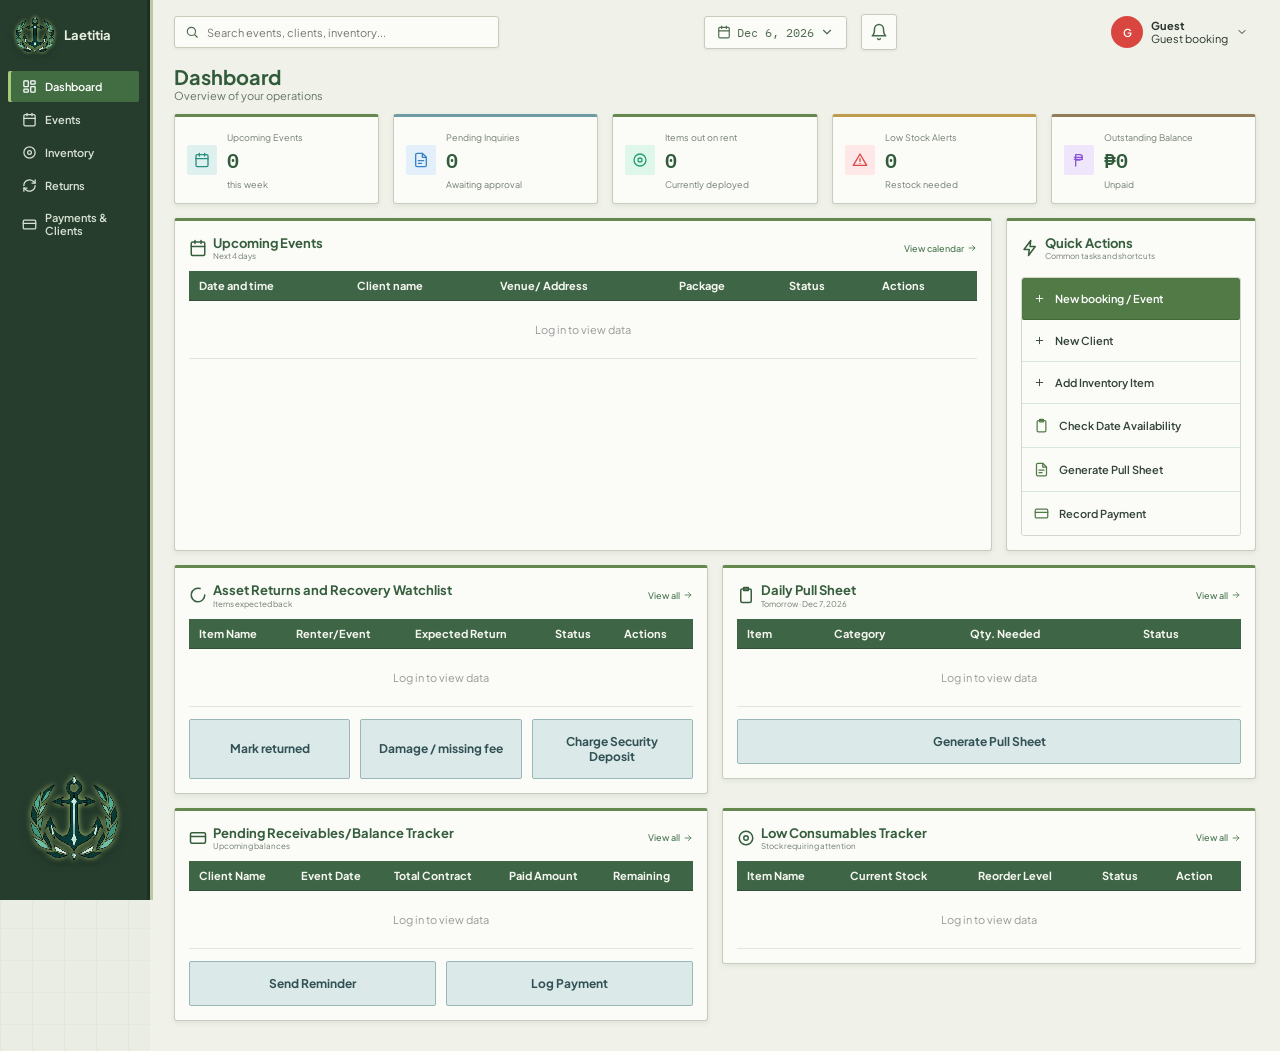
==== index.html @ 23e2b138 "first commit" ====
<!DOCTYPE html>
<html lang="en"><head><meta charset="utf-8">
<meta name="viewport" content="width=device-width,initial-scale=1">
<title>Laetitia</title>
<link rel="preconnect" href="https://fonts.googleapis.com">
<link rel="preconnect" href="https://fonts.gstatic.com" crossorigin>
<link href="https://fonts.googleapis.com/css2?family=IBM+Plex+Mono:wght@500;600&family=Plus+Jakarta+Sans:wght@400;500;600;700;800&display=swap" rel="stylesheet">
<link rel="stylesheet" href="style.css">
</head><body><svg width="0" height="0" style="position:absolute"><symbol id="i-grid" viewBox="0 0 24 24"><rect x="3" y="3" width="7" height="9" rx="1"/><rect x="14" y="3" width="7" height="5" rx="1"/><rect x="14" y="12" width="7" height="9" rx="1"/><rect x="3" y="16" width="7" height="5" rx="1"/></symbol><symbol id="i-cal" viewBox="0 0 24 24"><rect x="3" y="4" width="18" height="18" rx="2"/><path d="M16 2v4M8 2v4M3 10h18"/></symbol><symbol id="i-tgt" viewBox="0 0 24 24"><circle cx="12" cy="12" r="9"/><circle cx="12" cy="12" r="3"/></symbol><symbol id="i-rot" viewBox="0 0 24 24"><path d="M3 12a9 9 0 0 1 15-6.7L21 8"/><path d="M21 3v5h-5"/><path d="M21 12a9 9 0 0 1-15 6.7L3 16"/><path d="M8 16H3v5"/></symbol><symbol id="i-card" viewBox="0 0 24 24"><rect x="2" y="5" width="20" height="14" rx="2"/><path d="M2 10h20"/></symbol><symbol id="i-search" viewBox="0 0 24 24"><circle cx="11" cy="11" r="7"/><path d="m21 21-4.3-4.3"/></symbol><symbol id="i-bell" viewBox="0 0 24 24"><path d="M6 8a6 6 0 0 1 12 0c0 7 3 9 3 9H3s3-2 3-9"/><path d="M10.3 21a1.9 1.9 0 0 0 3.4 0"/></symbol><symbol id="i-chev" viewBox="0 0 24 24"><path d="m6 9 6 6 6-6"/></symbol><symbol id="i-doc" viewBox="0 0 24 24"><path d="M14 2H6a2 2 0 0 0-2 2v16a2 2 0 0 0 2 2h12a2 2 0 0 0 2-2V8z"/><path d="M14 2v6h6M8 13h8M8 17h5"/></symbol><symbol id="i-alert" viewBox="0 0 24 24"><path d="M12 3 2 20h20z"/><path d="M12 10v4M12 17h.01"/></symbol><symbol id="i-peso" viewBox="0 0 24 24"><path d="M7 21V4h6a4 4 0 0 1 0 8H7"/><path d="M5 8h12M5 11h12"/></symbol><symbol id="i-spark" viewBox="0 0 24 24"><path d="M12 3l1.8 5.2L19 10l-5.2 1.8L12 17l-1.8-5.2L5 10l5.2-1.8z"/><path d="M19 16v4M17 18h4"/></symbol><symbol id="i-plus" viewBox="0 0 24 24"><path d="M12 5v14M5 12h14"/></symbol><symbol id="i-arrow" viewBox="0 0 24 24"><path d="M5 12h14M13 6l6 6-6 6"/></symbol><symbol id="i-clip" viewBox="0 0 24 24"><rect x="5" y="4" width="14" height="18" rx="2"/><path d="M9 2h6v4H9z"/></symbol><symbol id="i-zap" viewBox="0 0 24 24"><path d="M13 2 4 14h7l-1 8 9-12h-7z"/></symbol><symbol id="i-ring" viewBox="0 0 24 24"><path d="M21 12a9 9 0 1 1-6.2-8.55"/></symbol><symbol id="i-chk" viewBox="0 0 24 24"><rect x="3" y="3" width="18" height="18" rx="3"/><path d="m8 12 3 3 5-6"/></symbol></svg>
<aside>
 <div class="brand"><img src="logo.png" alt="Laetitia logo">Laetitia</div>
 <a data-p="dash" class="on"><svg class="i "><use href="#i-grid"/></svg> Dashboard</a><a data-p="events"><svg class="i "><use href="#i-cal"/></svg> Events</a><a data-p="inv"><svg class="i "><use href="#i-tgt"/></svg> Inventory</a><a data-p="ret"><svg class="i "><use href="#i-rot"/></svg> Returns</a><a data-p="pay"><svg class="i "><use href="#i-card"/></svg> Payments &amp; Clients</a>
 <div class="deco"><img src="logo.png" alt=""></div>
</aside>
<main>
 <div class="top"><div class="search"><svg class="i "><use href="#i-search"/></svg><input placeholder="Search events, clients, inventory..."></div><div class="date" id="today"></div><button class="bell" id="notifBtn" type="button" aria-label="Notifications" aria-expanded="false"><svg class="i "><use href="#i-bell"/></svg><span class="notif-count" id="notifCount" hidden>0</span></button>
  <div class="account-wrap"><button class="user account-trigger" id="accountBtn" type="button" aria-haspopup="true" aria-expanded="false" aria-label="Account menu"><span class="av" id="uInit">G</span><span class="account-copy"><b id="uName">Guest</b><br><span id="uRole">Guest booking</span></span><svg class="i "><use href="#i-chev"/></svg></button><div class="account-menu hidden" id="accountMenu" role="menu" aria-labelledby="accountBtn"><p class="account-status" id="accountStatus">Browsing as a guest</p><button type="button" role="menuitem" data-account-action="login" id="adminLoginAction">Admin log in</button><button type="button" role="menuitem" data-account-action="book">Book an event</button><button type="button" role="menuitem" data-account-action="logout" id="logoutAction" hidden>Log out</button><p class="account-note">Admins sign in with their Laetitia account.</p></div></div></div>
 <div class="notif-panel hidden" id="notifPanel" aria-live="polite"><div class="notif-header"><h3>Notifications</h3><button class="btn" id="readAllNotif" type="button">Mark all read</button><button class="close-x" id="closeNotif" type="button" aria-label="Close notifications">×</button></div><div class="notif-list" id="notifList"></div></div>

 <!-- DASHBOARD -->
 <section class="page on" id="dash">
  <h1>Dashboard</h1><div class="sub">Overview of your operations</div>
  <div class="cards">
   <div class="stat"><div class="ic t"><svg class="i "><use href="#i-cal"/></svg></div><div><small>Upcoming Events</small><b id="sEvents">0</b><small>this week</small></div></div>
   <div class="stat"><div class="ic b"><svg class="i "><use href="#i-doc"/></svg></div><div><small>Pending Inquiries</small><b id="sInq">0</b><small>Awaiting approval</small></div></div>
   <div class="stat"><div class="ic g"><svg class="i "><use href="#i-tgt"/></svg></div><div><small>Items out on rent</small><b id="sOut">0</b><small>Currently deployed</small></div></div>
   <div class="stat"><div class="ic r"><svg class="i "><use href="#i-alert"/></svg></div><div><small>Low Stock Alerts</small><b id="sLow">0</b><small>Restock needed</small></div></div>
   <div class="stat"><div class="ic p"><svg class="i "><use href="#i-peso"/></svg></div><div><small>Outstanding Balance</small><b id="sBal">₱0</b><small>Unpaid</small></div></div>
  </div>
  <div class="grid2">
   <div class="box"><h3><span><svg class="i "><use href="#i-cal"/></svg> <span class="tt">Upcoming Events<small>Next 4 days</small></span></span> <a data-p="events">View calendar <svg class="i "><use href="#i-arrow"/></svg></a></h3>
    <div class="tw"><table><thead><tr><th>Date and time</th><th>Client name</th><th>Venue/ Address</th><th>Package</th><th>Status</th><th>Actions</th></tr></thead><tbody id="dEv"></tbody></table></div></div>
   <div class="box"><h3><span><svg class="i "><use href="#i-zap"/></svg> <span class="tt">Quick Actions<small>Common tasks and shortcuts</small></span></span></h3><div class="qa">
     <button class="p" data-m="event"><svg class="i "><use href="#i-plus"/></svg> New booking / Event</button><button class="o" data-m="client"><svg class="i "><use href="#i-plus"/></svg> New Client</button><button class="o" data-m="item"><svg class="i "><use href="#i-plus"/></svg> Add Inventory Item</button><button data-m="avail"><svg class="i "><use href="#i-clip"/></svg> Check Date Availability</button><button data-m="pull"><svg class="i "><use href="#i-doc"/></svg> Generate Pull Sheet</button><button data-m="payment"><svg class="i "><use href="#i-card"/></svg> Record Payment</button></div></div>
  </div>
  <div class="grid3">
   <div class="box"><h3><span><svg class="i "><use href="#i-ring"/></svg> <span class="tt">Asset Returns and Recovery Watchlist<small>Items expected back</small></span></span> <a data-p="ret">View all <svg class="i "><use href="#i-arrow"/></svg></a></h3>
    <div class="tw"><table><thead><tr><th>Item Name</th><th>Renter/Event</th><th>Expected Return</th><th>Status</th><th>Actions</th></tr></thead><tbody id="dRet"></tbody></table></div>
    <div class="row"><button class="btn blue" data-m="returned">Mark returned</button><button class="btn blue" data-m="damage">Damage / missing fee</button><button class="btn blue" data-m="deposit">Charge Security Deposit</button></div></div>
   <div class="box"><h3><span><svg class="i "><use href="#i-clip"/></svg> <span class="tt">Daily Pull Sheet<small id="pullDate"></small></span></span> <a data-p="events">View all <svg class="i "><use href="#i-arrow"/></svg></a></h3>
    <div class="tw"><table><thead><tr><th>Item</th><th>Category</th><th>Qty. Needed</th><th>Status</th></tr></thead><tbody id="dPull"></tbody></table></div>
    <div class="row"><button class="btn blue" data-m="pull">Generate Pull Sheet</button></div></div>
   <div class="box"><h3><span><svg class="i "><use href="#i-card"/></svg> <span class="tt">Pending Receivables/Balance Tracker<small>Upcoming balances</small></span></span> <a data-p="pay">View all <svg class="i "><use href="#i-arrow"/></svg></a></h3>
    <div class="tw"><table><thead><tr><th>Client Name</th><th>Event Date</th><th>Total Contract</th><th>Paid Amount</th><th>Remaining</th></tr></thead><tbody id="dRec"></tbody></table></div>
    <div class="row"><button class="btn blue" data-m="reminder">Send Reminder</button><button class="btn blue" data-m="payment">Log Payment</button></div></div>
   <div class="box"><h3><span><svg class="i "><use href="#i-tgt"/></svg> <span class="tt">Low Consumables Tracker<small>Stock requiring attention</small></span></span> <a data-p="inv">View all <svg class="i "><use href="#i-arrow"/></svg></a></h3>
    <div class="tw"><table><thead><tr><th>Item Name</th><th>Current Stock</th><th>Reorder Level</th><th>Status</th><th>Action</th></tr></thead><tbody id="dLow"></tbody></table></div></div>
  </div>
 </section>

 <!-- EVENTS -->
 <section class="page" id="events">
  <h2 class="sec big">Booking/Event</h2>
  <div class="book">
   <div class="panel form"><h3 class="pt">Create new Booking / Event</h3>
    <label for="bClient">Client</label><select id="bClient"></select><label for="bDate">Event Date</label><input id="bDate" type="date"><label for="bTime">Event Time</label><input id="bTime" type="time"><label for="bVenue">Venue / Address</label><input id="bVenue" placeholder="Venue/Address">
    <label for="bPkg">Package</label><select id="bPkg"></select>
    <label>Assigned Rental Items</label>
    <div class="tw"><table class="mini"><thead><tr><th>Item</th><th>Category</th><th>Qty</th><th></th></tr></thead><tbody id="bItems"></tbody></table></div>
    <label for="bPay">Payment / Downpayment</label><input id="bPay" type="number" min="0" step="0.01" placeholder="₱">
    <div class="row"><button class="btn red" id="bCancel">Cancel</button><button class="btn teal" id="bSubmit">Submit Booking</button></div></div>
   <div class="panel"><h3 class="pt"><svg class="i "><use href="#i-cal"/></svg> Events</h3>
    <div class="tw"><table><thead><tr><th>Date and Time</th><th>Client name</th><th>Venue/ Address</th><th>Package</th><th>Status</th></tr></thead><tbody id="evT"></tbody></table></div></div>
  </div>
 </section>

 <!-- INVENTORY -->
 <section class="page" id="inv">
  <h2 class="sec">Inventory Management</h2>
  <div class="panel"><div class="tools"><div class="sbox"><svg class="i "><use href="#i-search"/></svg><input id="invQ" placeholder="Search inventory..."></div><span></span></div>
   <div class="tools"><button class="btn" data-m="item">Add new Item</button><span><button class="btn" id="restockAll">Mark All Restocked</button> <button class="btn red" id="delAllInv">Delete All Items</button></span></div>
   <div class="tw"><table><thead><tr><th>Item Name</th><th>Category <svg class="i "><use href="#i-chev"/></svg></th><th>Quantity <svg class="i "><use href="#i-chev"/></svg></th><th>Status <svg class="i "><use href="#i-chev"/></svg></th><th>Actions</th></tr></thead><tbody id="invT"></tbody></table></div></div>
 </section>

 <!-- RETURNS -->
 <section class="page" id="ret">
  <h2 class="sec">Returns</h2>
  <div class="panel"><div class="tw"><table><thead><tr><th>Item Name</th><th>Renter/Event</th><th>Expected Return</th><th>Status</th><th>Actions</th></tr></thead><tbody id="retT"></tbody></table></div>
  <div class="row"><button class="btn blue" data-m="returned">Mark returned</button><button class="btn blue" data-m="damage">Damage / missing fee</button><button class="btn blue" data-m="deposit">Charge Security Deposit</button></div></div>
 </section>

 <!-- PAYMENTS & CLIENTS -->
 <section class="page" id="pay">
  <h2 class="sec">Client Management</h2>
  <div class="panel"><div class="tools"><div class="sbox"><svg class="i "><use href="#i-search"/></svg><input id="clQ" placeholder="Search clients..."></div><span></span></div>
   <div class="tools"><button class="btn" data-m="client">Add new Client</button><button class="btn red" id="delAllCl">Delete all</button></div>
   <div class="tw"><table><thead><tr><th>Client Name</th><th>Event <svg class="i "><use href="#i-chev"/></svg></th><th>Total <svg class="i "><use href="#i-chev"/></svg></th><th>Balance <svg class="i "><use href="#i-chev"/></svg></th><th>Actions</th></tr></thead><tbody id="clT"></tbody></table></div></div>
  <h2 class="sec gap">Payment Pending</h2>
  <div class="panel"><div class="tools"><div class="sbox"><svg class="i "><use href="#i-search"/></svg><input id="ppQ" placeholder="Search Client..."></div><span></span></div>
   <div class="tools"><span></span><span><button class="btn" data-m="payment">Record Payment</button> <button class="btn red" data-m="reminder">Send All Reminders</button></span></div>
   <div class="tw"><table><thead><tr><th>Client Name</th><th>Contract <svg class="i "><use href="#i-chev"/></svg></th><th>Paid <svg class="i "><use href="#i-chev"/></svg></th><th>Remaining <svg class="i "><use href="#i-chev"/></svg></th><th></th></tr></thead><tbody id="ppT"></tbody></table></div></div>
 </section>
</main>

<div class="ov" id="ov"><div class="modal" id="modal"></div></div>
<div class="toast" id="toast"></div>
<script type="module" src="js/main.js"></script>
</body></html>
---- style.css ----
:root{--side:#0f3d38;--teal:#2a8f83;--head:#a9c4bf;--mint:#5fe3b5;--red:#e26a6a;--blue:#bcdcf2;--blueT:#2b5f86;--line:#dfe6e4;--bg:#f4f6f6;--txt:#2b3a38}
:root{--font-ui:"Plus Jakarta Sans","Segoe UI",Arial,sans-serif;--font-data:"IBM Plex Mono","Consolas",monospace}
*{box-sizing:border-box;margin:0;padding:0;font-family:var(--font-ui)}
body{background:var(--bg);color:var(--txt);font-size:12px;display:flex;min-height:100vh}
aside{width:150px;background:var(--side);color:#fff;position:fixed;top:0;bottom:0;padding:14px 0;display:flex;flex-direction:column}
aside .brand{display:flex;align-items:center;gap:8px;padding:0 14px 14px;font-size:13px}
aside .brand img{width:26px}
aside a{display:flex;gap:8px;align-items:center;padding:8px 14px;margin:1px 8px;border-radius:5px;color:#d3e4e0;font-size:11px;cursor:pointer}
aside a.on{background:var(--teal);color:#fff}
aside .deco{margin-top:auto;text-align:center;opacity:.35}aside .deco img{width:80px}
main{margin-left:150px;flex:1;min-width:0;padding:0 24px 30px}
.top{display:flex;align-items:center;gap:14px;padding:12px 0}
.top .search{flex:1;background:#fff;border:1px solid var(--line);border-radius:6px;padding:8px 10px;color:#999}
.top .date{background:#fff;border:1px solid var(--line);border-radius:6px;padding:8px 12px}
.top .user{display:flex;align-items:center;gap:8px;font-size:11px}
.top .av{width:32px;height:32px;border-radius:50%;background:#d9463f;color:#fff;display:grid;place-items:center;font-weight:600}
h1{color:var(--teal);font-size:18px;font-weight:600}
h2.sec{color:var(--teal);font-size:14px;font-weight:600;margin:14px 0 6px}
h2.sec.big{font-size:16px}h2.sec.gap{margin-top:26px}
.pt{color:var(--teal);font-size:13px;margin-bottom:8px}
.sub{color:#777;font-size:11px;margin-bottom:12px}
/* layout grows with data */
.cards{display:grid;grid-template-columns:repeat(auto-fit,minmax(150px,1fr));gap:14px;margin-bottom:14px}
.stat{background:#fff;border-radius:8px;padding:12px;box-shadow:0 1px 4px #0001;display:flex;gap:10px;align-items:center}
.stat .ic{width:30px;height:30px;border-radius:7px;background:#dff1ee;display:grid;place-items:center;color:var(--teal)}
.stat b{font-size:20px;display:block}.stat small{color:#888;font-size:9px}
.box{background:#fff;border-radius:8px;padding:14px;box-shadow:0 1px 4px #0001;min-width:0;display:flex;flex-direction:column}
.box h3{color:var(--teal);font-size:13px;display:flex;justify-content:space-between;align-items:center;margin-bottom:8px}
.box h3 a{font-size:9px;font-weight:400;cursor:pointer}
.grid2{display:grid;grid-template-columns:minmax(0,1fr) 250px;gap:14px;margin-bottom:14px;align-items:start}
.grid3{display:grid;grid-template-columns:repeat(auto-fit,minmax(380px,1fr));gap:14px;align-items:start}
.tw{overflow-x:auto;max-height:420px;overflow-y:auto}
table{width:100%;border-collapse:collapse}
th{background:var(--head);text-align:left;padding:8px 10px;font-weight:500;font-size:11px;position:sticky;top:0;white-space:nowrap}
td{padding:10px;border-bottom:1px solid var(--line);font-size:11px}
td.g{color:var(--teal)}td.r{color:#e04848;font-weight:600}
td.empty{text-align:center;color:#999;padding:22px 10px}
table.mini th,table.mini td{font-size:9px;padding:5px}
.pill{display:inline-block;background:var(--mint);color:#0a5a45;border-radius:10px;padding:2px 10px;font-size:9px}
.pill.low{background:#ffd76a;color:#7a5b00}.pill.ok{background:#8bf0c9}
.btn{border:1px solid var(--teal);background:#fff;color:var(--teal);border-radius:4px;padding:4px 10px;font-size:10px;cursor:pointer}
.btn.red{background:var(--red);border-color:var(--red);color:#fff}
.btn.blue{background:var(--blue);border-color:var(--blue);color:var(--blueT);padding:14px 16px;font-size:12px}
.btn.teal{background:var(--mint);border-color:var(--mint);color:#0a4a3a}
.qa{display:flex;flex-direction:column}
.qa button{background:#fff;border:0;border-bottom:1px solid var(--line);text-align:left;padding:10px;font-size:11px;cursor:pointer}
.qa button.p{background:var(--teal);color:#fff;font-weight:600;border-radius:4px}
.row{display:flex;gap:10px;justify-content:space-between;margin-top:12px;flex-wrap:wrap}.row .btn{flex:1}
.tools{display:flex;justify-content:space-between;align-items:center;margin-bottom:8px}
.sbox{background:#fff;border:1px solid var(--line);border-radius:5px;padding:7px 10px;width:230px;font-size:11px;outline:none}
.panel{background:#fff;border-radius:8px;padding:14px;box-shadow:0 1px 4px #0001;min-width:0}
.page{display:none}.page.on{display:block}
.book{display:grid;grid-template-columns:240px minmax(0,1fr);gap:16px;align-items:start}
.form label{display:block;font-size:9px;color:#666;margin:6px 0 2px}
.form input,.form select,.modal input,.modal select,.modal textarea{width:100%;background:#a9c4bf55;border:1px solid transparent;border-radius:4px;padding:8px;font-size:11px;outline:none}
.modal input:focus,.modal select:focus,.modal textarea:focus,.form input:focus{border-color:var(--teal);background:#fff}
/* modal */
.ov{position:fixed;inset:0;background:#0007;display:none;place-items:center;z-index:50}
.ov.on{display:grid}
.modal{background:#fff;border-radius:10px;width:420px;max-width:92vw;max-height:90vh;overflow:auto;padding:18px;box-shadow:0 10px 40px #0005;animation:pop .18s}
@keyframes pop{from{transform:scale(.94);opacity:0}}
.modal .mh{display:flex;align-items:center;gap:8px;margin-bottom:12px;border-bottom:1px solid var(--line);padding-bottom:10px}
.modal .mh img{width:28px}.modal .mh h4{color:var(--teal);font-size:15px;flex:1}
.modal .x{cursor:pointer;font-size:18px;color:#888;border:0;background:none}
.modal label{display:block;font-size:10px;color:#666;margin:9px 0 3px}
.modal .ft{display:flex;justify-content:flex-end;gap:8px;margin-top:16px}
.modal .ft .btn{padding:8px 16px;font-size:11px}
.toast{position:fixed;bottom:20px;right:20px;background:var(--side);color:#fff;padding:10px 16px;border-radius:6px;display:none;z-index:60}
@media(max-width:1000px){.grid2,.book{grid-template-columns:1fr}}

.i{width:14px;height:14px;stroke:currentColor;fill:none;stroke-width:2;stroke-linecap:round;stroke-linejoin:round;flex:none;vertical-align:-2px}
aside a .i{width:15px;height:15px}th .i{width:10px;height:10px}h3 .i{width:15px;height:15px}h3 a .i{width:10px;height:10px}
.top .search{flex:0 0 30%;display:flex;align-items:center;gap:8px;color:#999;box-shadow:0 1px 3px #0001}
.top .search input,.sbox input{border:0;outline:0;background:none;flex:1;min-width:0;font-size:11px;color:var(--txt)}
.top .date{margin-left:auto;display:flex;align-items:center;gap:6px}
.bell{display:grid;place-items:center;color:#555}.bell .i{width:18px;height:18px}
.top{position:relative}
.bell{position:relative;width:36px;height:36px;border:1px solid var(--line);border-radius:6px;background:#fff;cursor:pointer}
.notif-count{position:absolute;top:-6px;right:-6px;min-width:17px;height:17px;padding:0 4px;border-radius:10px;background:var(--red);color:#fff;font-size:9px;font-weight:700;display:grid;place-items:center}
.notif-count[hidden]{display:none}
.notif-panel{position:absolute;top:54px;right:44px;z-index:30;width:min(340px,calc(100vw - 190px));max-height:min(420px,calc(100vh - 90px));overflow:auto;background:#fff;border:1px solid var(--line);border-radius:8px;box-shadow:0 8px 24px #0002;padding:12px}
.notif-panel.hidden{display:none}
.notif-header{display:flex;align-items:center;justify-content:space-between;margin-bottom:8px;color:var(--teal)}
.notif-header h3{font-size:13px}
.close-x{width:26px;height:26px;border:0;background:transparent;color:#66716f;font-size:18px;cursor:pointer}
.notif-list{display:grid;gap:7px}
.notif-item{width:100%;display:grid;gap:4px;text-align:left;border:1px solid var(--line);border-radius:5px;background:#fff;padding:10px;cursor:pointer;color:var(--txt)}
.notif-item.unread{border-left:3px solid var(--teal);background:#eef8f5}
.notif-item.read{opacity:.68}
.notif-item strong{font-size:11px}
.notif-item span{font-size:10px;line-height:1.4}
.notif-item small{font-size:9px;color:#71807d}
.notif-item:hover{border-color:var(--teal)}
.sbox{display:flex;align-items:center;gap:6px;color:#999}
.stat .ic .i{width:16px;height:16px}.ic.t{background:#dff1ee;color:#2a8f83}.ic.b{background:#e3f0fb;color:#3b82c4}.ic.g{background:#dff7ea;color:#22a06b}.ic.r{background:#fde7e7;color:#e04848}.ic.p{background:#efe6fb;color:#8a55d6}
.cards{grid-template-columns:repeat(5,minmax(0,1fr))}.grid3{grid-template-columns:repeat(2,minmax(0,1fr))}
.box h3>span{display:flex;align-items:center;gap:6px}.box h3 a{display:flex;align-items:center;gap:3px}
.qa button{display:flex;align-items:center;gap:8px}.qa button.o{border:1px solid var(--line);border-radius:4px;margin-top:6px}
.ck{color:var(--mint);display:inline-flex}.ck .i{width:14px;height:14px;color:#22a06b}
.bar{display:block;height:6px;width:34px;border-radius:3px;background:var(--mint)}.bar.no{background:var(--red)}
.qty{width:40px!important;padding:3px!important;text-align:center}
.top .user .i{width:12px;height:12px}
@media(max-width:1000px){.cards{grid-template-columns:repeat(2,minmax(0,1fr))}.grid3{grid-template-columns:1fr}}
@media(max-width:600px){main{padding:0 12px 24px}.top{gap:8px}.top .search{flex-basis:100%;order:3}.top .date{margin-left:0}.top .user{margin-left:auto}.notif-panel{right:0;width:min(340px,calc(100vw - 24px))}}

.box h3 a{color:#2b8fd6}.box h3>span{align-items:center}
.tt{display:flex;flex-direction:column;line-height:1.25}.tt small{font-size:8px;font-weight:400;color:#9aa8a6}
.box h3{margin-bottom:10px}.box h3>span>.i{width:18px;height:18px}
.grid2{align-items:stretch}
.qa{margin-top:6px;border:1px solid #d6e6e3;border-radius:4px;overflow:hidden}
.qa button,.qa button.o{border:0;border-bottom:1px solid #d6e6e3;border-radius:0;margin:0;padding:14px 12px;font-weight:600;color:#111;gap:10px}
.qa button:last-child{border-bottom:0}
.qa button.p{background:#3d9a8e;color:#fff}
.qa button .i{color:var(--teal);width:15px;height:15px}.qa button:nth-child(-n+3) .i{color:inherit;width:11px;height:11px}

/* Professional Minecraft-inspired palette and subtle block accents */
:root{--side:#263d2e;--teal:#527a47;--head:#385f43;--mint:#a8c978;--red:#ad5b4b;--blue:#9cbcc2;--blueT:#2c4d52;--line:#d1d6c9;--bg:#edf0e7;--txt:#28332c}
body{font-family:var(--font-ui);background-color:#e9ede3;background-image:linear-gradient(rgba(66,94,60,.035) 1px,transparent 1px),linear-gradient(90deg,rgba(66,94,60,.035) 1px,transparent 1px);background-size:32px 32px}
aside{background:#263d2e;border-right:3px solid #1d3024;box-shadow:3px 0 #bbc7a7}
aside .brand{font-weight:700;color:#e9efdf;text-shadow:none}
aside .brand img,aside .deco img{image-rendering:pixelated}
aside a{border-radius:2px;color:#d8e2d3;font-weight:600}
aside a.on,aside a:hover{background:#426c42;box-shadow:inset 3px 0 #a8c978;color:#fff}
main{background:rgba(241,243,235,.94);min-height:100vh}
h1,h2.sec,.pt{font-family:var(--font-ui);text-transform:none;font-weight:700;text-shadow:none}
h1{color:#315b3b;font-size:20px}
h2.sec,.pt{color:#3d6844}
.sub{color:#667267;font-family:var(--font-ui);font-weight:400}
.stat,.box,.panel{border:1px solid #c6cdbd;border-top:3px solid #64884d;border-radius:3px;background:#fbfcf8;box-shadow:0 2px 5px rgba(38,55,34,.08)}
.stat:nth-child(2){border-top-color:#6f9ca4}.stat:nth-child(4){border-top-color:#be9b4d}.stat:nth-child(5){border-top-color:#927c5a}
.stat .ic{border-radius:2px;box-shadow:none}
.stat b{color:#315b3b;font-family:var(--font-data);font-weight:600;font-variant-numeric:tabular-nums}
.stat small,.tt small{color:#737e70}
.box h3{color:#365e3d;font-family:var(--font-ui);font-weight:700}
.box h3 a{color:#4a7650;font-weight:500}
th{background:#3f6547;color:#f5f7ef;border-bottom:1px solid #344f39;font-family:var(--font-ui);font-weight:700}
td{border-bottom:1px solid #e2e6dc}
tr:nth-child(even) td{background:#f5f7f1}
.pill{border-radius:2px;background:#d9e9c1;color:#365936;font-weight:600}
.pill.low{background:#f3e3b9;color:#73571f}
.btn{border:1px solid #6b8c5a;border-radius:2px;background:#f9fbf6;color:#355b3b;font-family:var(--font-ui);font-weight:700;box-shadow:0 1px 2px rgba(33,51,31,.12);transition:background-color .15s,border-color .15s}
.btn:hover{background:#e8f0dc;border-color:#527a47}
.btn:active{transform:none;box-shadow:inset 0 1px 2px rgba(33,51,31,.14)}
.btn.red{background:#ad5b4b;border-color:#984d40;color:#fff;box-shadow:none}
.btn.teal,.qa button.p{background:#527a47;border-color:#42683b;color:#fff;box-shadow:none}
.btn.blue{background:#dce9e9;border-color:#99b7b7;color:#315155;box-shadow:none}
.qa{border:1px solid #d1d8cb;border-radius:3px}
.qa button,.qa button.o{background:#fbfcf8;color:#334338;font-family:var(--font-ui)}
.qa button.p{border-radius:2px}
.top .search,.top .date,.bell{border:1px solid #c6cdbd;border-radius:3px;background:#fbfcf8;box-shadow:0 1px 3px rgba(38,55,34,.08);color:#506b50}
.top .search input{font-family:var(--font-ui);color:#303a32}
.top .date,.notif-count{font-family:var(--font-data);font-variant-numeric:tabular-nums}
.bell{color:#456a48}
.notif-panel{border:1px solid #c6cdbd;border-radius:3px;background:#fbfcf8;box-shadow:0 8px 24px rgba(34,49,30,.16)}
.notif-item{border-radius:2px;background:#f8faf5}
.notif-item.unread{background:#eff5e9;border-left-color:#63884d}
.notif-item strong{font-family:var(--font-ui);color:#355b3b}
.form input,.form select,.modal input,.modal select,.modal textarea,.sbox{border:1px solid #c4cdbc;border-radius:2px;background:#f8faf5;font-family:var(--font-ui)}
.modal{border:1px solid #c6cdbd;border-radius:4px;background:#fbfcf8;box-shadow:0 12px 36px rgba(33,48,29,.2)}
.toast{border:1px solid #55794b;border-radius:3px;background:#263d2e;color:#f5f7ef;font-family:var(--font-ui);font-weight:700;box-shadow:0 4px 12px rgba(20,35,22,.2)}
@media(max-width:600px){main{padding:0 12px 24px}.top .date{margin-left:0}}
aside .brand img{width:42px;height:42px;object-fit:contain;filter:drop-shadow(0 0 2px rgba(191,222,132,.95)) drop-shadow(0 2px 3px rgba(13,29,21,.85))}
aside .deco{opacity:1;padding-bottom:16px}
aside .deco img{width:96px;height:96px;object-fit:contain;filter:drop-shadow(0 0 3px rgba(191,222,132,.9)) drop-shadow(0 3px 4px rgba(13,29,21,.9))}
.account-wrap{position:relative;z-index:35;flex:none;margin-left:auto}
.account-trigger{min-height:40px;padding:3px 7px;border:1px solid transparent;border-radius:3px;background:transparent;color:var(--txt);cursor:pointer;text-align:left}
.account-trigger:hover,.account-trigger[aria-expanded="true"]{border-color:#c6cdbd;background:#fbfcf8}
.account-trigger .av{flex:none}
.account-copy{white-space:nowrap}
.account-menu{position:absolute;top:calc(100% + 8px);right:0;width:min(300px,calc(100vw - 24px));padding:14px;background:#fbfcf8;border:1px solid #c6cdbd;border-radius:4px;box-shadow:0 10px 28px rgba(34,49,30,.2);color:#28332c}
.account-menu.hidden{display:none}
.account-status{font-size:12px;font-weight:700;color:#355b3b;margin-bottom:8px}
.account-menu button{display:block;width:100%;min-height:42px;margin-top:6px;padding:9px 11px;border:1px solid #d5dccd;border-radius:2px;background:#f5f8f0;color:#314235;text-align:left;font-size:12px;font-weight:600;cursor:pointer}
.account-menu button:hover,.account-menu button:focus-visible{background:#e8f0dc;border-color:#7b9d6a;outline:none}
.account-menu button[hidden]{display:none}
.account-note{margin-top:12px;padding-top:10px;border-top:1px solid #e0e5db;color:#737e70;font-size:10px;line-height:1.45}
.demo-credentials{margin:8px 0;padding:9px;background:#f0f5e9;border-left:3px solid #64884d;color:#52644f;font-size:10px;line-height:1.5}
.guest-confirmation{margin-top:8px;color:#416d47;font-size:12px;font-weight:600}
@media(max-width:600px){.account-wrap{margin-left:auto}.account-menu{position:fixed;top:68px;right:12px;width:min(320px,calc(100vw - 24px))}.account-trigger{gap:6px}.account-copy{font-size:10px}}
button:not(:disabled){transition:transform .14s ease,box-shadow .14s ease,filter .14s ease}
button:not(:disabled):hover{transform:translateY(-1px);filter:brightness(1.04);box-shadow:0 3px 8px rgba(30,48,32,.18)}
button:not(:disabled):active{transform:translateY(1px);filter:brightness(.97);box-shadow:inset 0 1px 2px rgba(30,48,32,.22)}
button:focus-visible,aside a:focus-visible,.box h3 a:focus-visible{outline:2px solid #7c9d5e;outline-offset:2px}
@media(prefers-reduced-motion:reduce){button:not(:disabled){transition:none}button:not(:disabled):hover,button:not(:disabled):active{transform:none}}
button.ck{border:0;background:none;padding:0;cursor:pointer;vertical-align:middle}
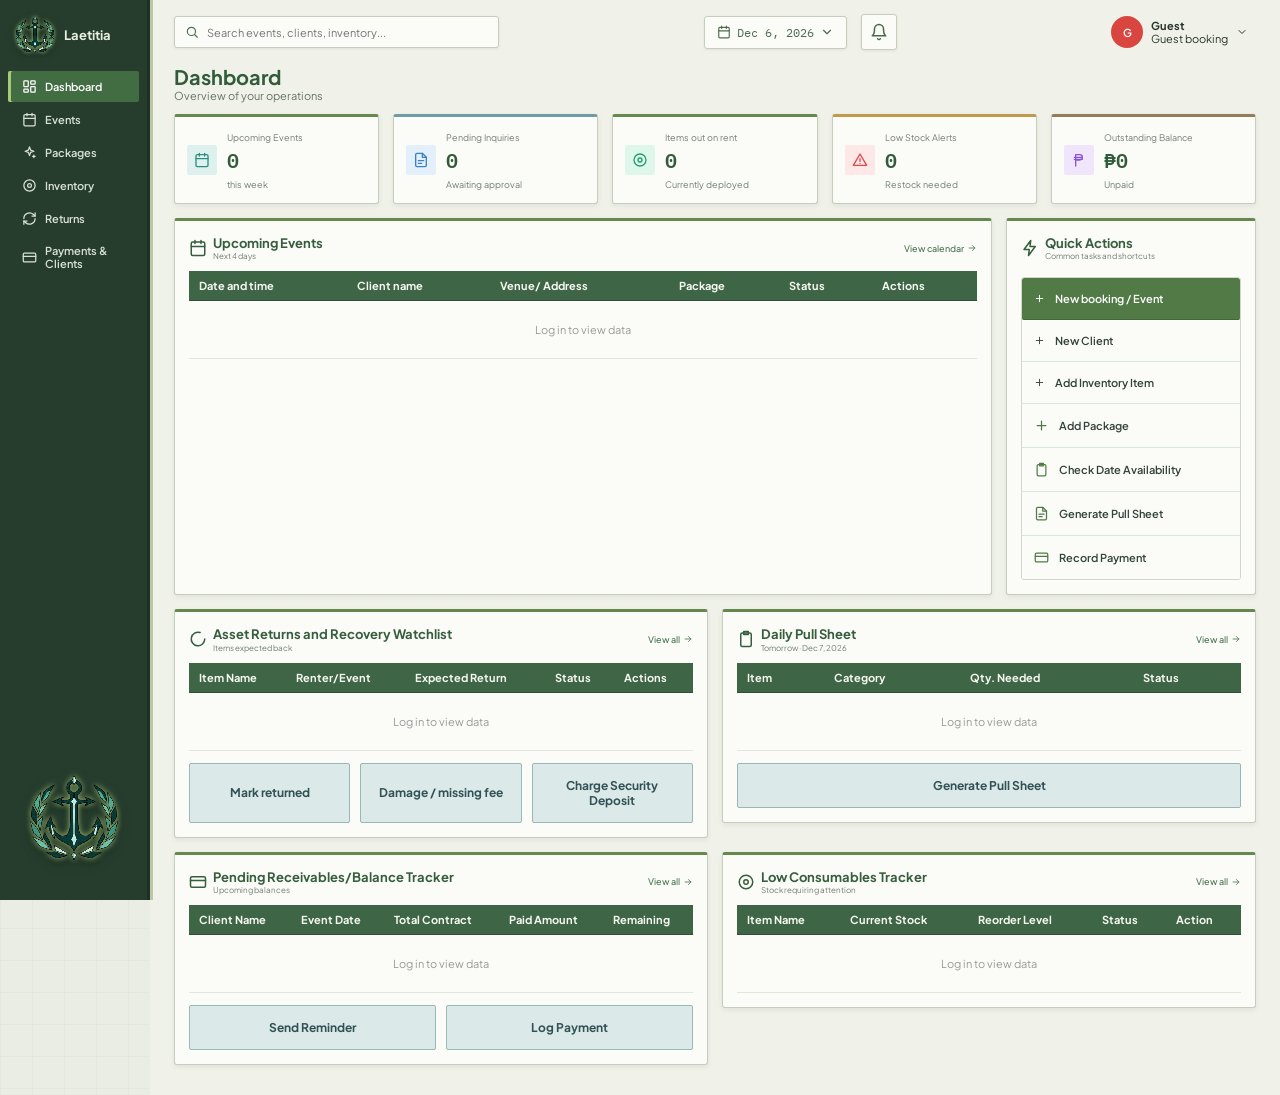
==== commit 5182c9fe: "new" ====
--- a/index.html
+++ b/index.html
@@ -9,13 +9,13 @@
 </head><body><svg width="0" height="0" style="position:absolute"><symbol id="i-grid" viewBox="0 0 24 24"><rect x="3" y="3" width="7" height="9" rx="1"/><rect x="14" y="3" width="7" height="5" rx="1"/><rect x="14" y="12" width="7" height="9" rx="1"/><rect x="3" y="16" width="7" height="5" rx="1"/></symbol><symbol id="i-cal" viewBox="0 0 24 24"><rect x="3" y="4" width="18" height="18" rx="2"/><path d="M16 2v4M8 2v4M3 10h18"/></symbol><symbol id="i-tgt" viewBox="0 0 24 24"><circle cx="12" cy="12" r="9"/><circle cx="12" cy="12" r="3"/></symbol><symbol id="i-rot" viewBox="0 0 24 24"><path d="M3 12a9 9 0 0 1 15-6.7L21 8"/><path d="M21 3v5h-5"/><path d="M21 12a9 9 0 0 1-15 6.7L3 16"/><path d="M8 16H3v5"/></symbol><symbol id="i-card" viewBox="0 0 24 24"><rect x="2" y="5" width="20" height="14" rx="2"/><path d="M2 10h20"/></symbol><symbol id="i-search" viewBox="0 0 24 24"><circle cx="11" cy="11" r="7"/><path d="m21 21-4.3-4.3"/></symbol><symbol id="i-bell" viewBox="0 0 24 24"><path d="M6 8a6 6 0 0 1 12 0c0 7 3 9 3 9H3s3-2 3-9"/><path d="M10.3 21a1.9 1.9 0 0 0 3.4 0"/></symbol><symbol id="i-chev" viewBox="0 0 24 24"><path d="m6 9 6 6 6-6"/></symbol><symbol id="i-doc" viewBox="0 0 24 24"><path d="M14 2H6a2 2 0 0 0-2 2v16a2 2 0 0 0 2 2h12a2 2 0 0 0 2-2V8z"/><path d="M14 2v6h6M8 13h8M8 17h5"/></symbol><symbol id="i-alert" viewBox="0 0 24 24"><path d="M12 3 2 20h20z"/><path d="M12 10v4M12 17h.01"/></symbol><symbol id="i-peso" viewBox="0 0 24 24"><path d="M7 21V4h6a4 4 0 0 1 0 8H7"/><path d="M5 8h12M5 11h12"/></symbol><symbol id="i-spark" viewBox="0 0 24 24"><path d="M12 3l1.8 5.2L19 10l-5.2 1.8L12 17l-1.8-5.2L5 10l5.2-1.8z"/><path d="M19 16v4M17 18h4"/></symbol><symbol id="i-plus" viewBox="0 0 24 24"><path d="M12 5v14M5 12h14"/></symbol><symbol id="i-arrow" viewBox="0 0 24 24"><path d="M5 12h14M13 6l6 6-6 6"/></symbol><symbol id="i-clip" viewBox="0 0 24 24"><rect x="5" y="4" width="14" height="18" rx="2"/><path d="M9 2h6v4H9z"/></symbol><symbol id="i-zap" viewBox="0 0 24 24"><path d="M13 2 4 14h7l-1 8 9-12h-7z"/></symbol><symbol id="i-ring" viewBox="0 0 24 24"><path d="M21 12a9 9 0 1 1-6.2-8.55"/></symbol><symbol id="i-chk" viewBox="0 0 24 24"><rect x="3" y="3" width="18" height="18" rx="3"/><path d="m8 12 3 3 5-6"/></symbol></svg>
 <aside>
  <div class="brand"><img src="logo.png" alt="Laetitia logo">Laetitia</div>
- <a data-p="dash" class="on"><svg class="i "><use href="#i-grid"/></svg> Dashboard</a><a data-p="events"><svg class="i "><use href="#i-cal"/></svg> Events</a><a data-p="inv"><svg class="i "><use href="#i-tgt"/></svg> Inventory</a><a data-p="ret"><svg class="i "><use href="#i-rot"/></svg> Returns</a><a data-p="pay"><svg class="i "><use href="#i-card"/></svg> Payments &amp; Clients</a>
+ <a data-p="dash" class="on"><svg class="i "><use href="#i-grid"/></svg> Dashboard</a><a data-p="events"><svg class="i "><use href="#i-cal"/></svg> Events</a><a data-p="pkg"><svg class="i "><use href="#i-spark"/></svg> Packages</a><a data-p="inv"><svg class="i "><use href="#i-tgt"/></svg> Inventory</a><a data-p="ret"><svg class="i "><use href="#i-rot"/></svg> Returns</a><a data-p="pay"><svg class="i "><use href="#i-card"/></svg> Payments &amp; Clients</a>
  <div class="deco"><img src="logo.png" alt=""></div>
 </aside>
 <main>
- <div class="top"><div class="search"><svg class="i "><use href="#i-search"/></svg><input placeholder="Search events, clients, inventory..."></div><div class="date" id="today"></div><button class="bell" id="notifBtn" type="button" aria-label="Notifications" aria-expanded="false"><svg class="i "><use href="#i-bell"/></svg><span class="notif-count" id="notifCount" hidden>0</span></button>
+ <div class="top"><div class="search"><svg class="i "><use href="#i-search"/></svg><input placeholder="Search events, clients, inventory..."></div><div class="date" id="today"></div><div class="notif-wrap"><button class="bell" id="notifBtn" type="button" aria-label="Notifications" aria-haspopup="true" aria-expanded="false"><svg class="i "><use href="#i-bell"/></svg><span class="notif-count" id="notifCount" hidden>0</span></button><div class="notif-panel hidden" id="notifPanel" aria-live="polite"><div class="notif-header"><h3>Notifications</h3><button class="close-x" id="closeNotif" type="button" aria-label="Close notifications">×</button></div><div class="notif-list" id="notifList"></div></div></div>
   <div class="account-wrap"><button class="user account-trigger" id="accountBtn" type="button" aria-haspopup="true" aria-expanded="false" aria-label="Account menu"><span class="av" id="uInit">G</span><span class="account-copy"><b id="uName">Guest</b><br><span id="uRole">Guest booking</span></span><svg class="i "><use href="#i-chev"/></svg></button><div class="account-menu hidden" id="accountMenu" role="menu" aria-labelledby="accountBtn"><p class="account-status" id="accountStatus">Browsing as a guest</p><button type="button" role="menuitem" data-account-action="login" id="adminLoginAction">Admin log in</button><button type="button" role="menuitem" data-account-action="book">Book an event</button><button type="button" role="menuitem" data-account-action="logout" id="logoutAction" hidden>Log out</button><p class="account-note">Admins sign in with their Laetitia account.</p></div></div></div>
- <div class="notif-panel hidden" id="notifPanel" aria-live="polite"><div class="notif-header"><h3>Notifications</h3><button class="btn" id="readAllNotif" type="button">Mark all read</button><button class="close-x" id="closeNotif" type="button" aria-label="Close notifications">×</button></div><div class="notif-list" id="notifList"></div></div>
+ 
 
  <!-- DASHBOARD -->
  <section class="page on" id="dash">
@@ -31,7 +31,7 @@
    <div class="box"><h3><span><svg class="i "><use href="#i-cal"/></svg> <span class="tt">Upcoming Events<small>Next 4 days</small></span></span> <a data-p="events">View calendar <svg class="i "><use href="#i-arrow"/></svg></a></h3>
     <div class="tw"><table><thead><tr><th>Date and time</th><th>Client name</th><th>Venue/ Address</th><th>Package</th><th>Status</th><th>Actions</th></tr></thead><tbody id="dEv"></tbody></table></div></div>
    <div class="box"><h3><span><svg class="i "><use href="#i-zap"/></svg> <span class="tt">Quick Actions<small>Common tasks and shortcuts</small></span></span></h3><div class="qa">
-     <button class="p" data-m="event"><svg class="i "><use href="#i-plus"/></svg> New booking / Event</button><button class="o" data-m="client"><svg class="i "><use href="#i-plus"/></svg> New Client</button><button class="o" data-m="item"><svg class="i "><use href="#i-plus"/></svg> Add Inventory Item</button><button data-m="avail"><svg class="i "><use href="#i-clip"/></svg> Check Date Availability</button><button data-m="pull"><svg class="i "><use href="#i-doc"/></svg> Generate Pull Sheet</button><button data-m="payment"><svg class="i "><use href="#i-card"/></svg> Record Payment</button></div></div>
+     <button class="p" data-m="event"><svg class="i "><use href="#i-plus"/></svg> New booking / Event</button><button class="o" data-m="client"><svg class="i "><use href="#i-plus"/></svg> New Client</button><button class="o" data-m="item"><svg class="i "><use href="#i-plus"/></svg> Add Inventory Item</button><button class="o" data-m="package"><svg class="i "><use href="#i-plus"/></svg> Add Package</button><button data-m="avail"><svg class="i "><use href="#i-clip"/></svg> Check Date Availability</button><button data-m="pull"><svg class="i "><use href="#i-doc"/></svg> Generate Pull Sheet</button><button data-m="payment"><svg class="i "><use href="#i-card"/></svg> Record Payment</button></div></div>
   </div>
   <div class="grid3">
    <div class="box"><h3><span><svg class="i "><use href="#i-ring"/></svg> <span class="tt">Asset Returns and Recovery Watchlist<small>Items expected back</small></span></span> <a data-p="ret">View all <svg class="i "><use href="#i-arrow"/></svg></a></h3>
@@ -53,8 +53,12 @@
   <h2 class="sec big">Booking/Event</h2>
   <div class="book">
    <div class="panel form"><h3 class="pt">Create new Booking / Event</h3>
-    <label for="bClient">Client</label><select id="bClient"></select><label for="bDate">Event Date</label><input id="bDate" type="date"><label for="bTime">Event Time</label><input id="bTime" type="time"><label for="bVenue">Venue / Address</label><input id="bVenue" placeholder="Venue/Address">
-    <label for="bPkg">Package</label><select id="bPkg"></select>
+    <label for="bClient">Client <span class="req">*</span></label><select id="bClient" required></select>
+    <label for="bDate">Event Date <span class="req">*</span></label><input id="bDate" type="date" required>
+    <label for="bTime">Event Time</label><input id="bTime" type="time">
+    <label for="bVenue">Venue / Address</label><input id="bVenue" placeholder="Venue/Address">
+    <label for="bPkg">Event or package <span class="req">*</span></label><select id="bPkg" data-pkgsel="b" required></select><input id="bCustom" class="pkg-custom" placeholder="Describe your custom / self order" maxlength="255" hidden>
+    <label for="bContract">Contract value</label><input id="bContract" type="number" min="0" step="0.01" placeholder="Blank = package price">
     <label>Assigned Rental Items</label>
     <div class="tw"><table class="mini"><thead><tr><th>Item</th><th>Category</th><th>Qty</th><th></th></tr></thead><tbody id="bItems"></tbody></table></div>
     <label for="bPay">Payment / Downpayment</label><input id="bPay" type="number" min="0" step="0.01" placeholder="₱">
@@ -62,6 +66,13 @@
    <div class="panel"><h3 class="pt"><svg class="i "><use href="#i-cal"/></svg> Events</h3>
     <div class="tw"><table><thead><tr><th>Date and Time</th><th>Client name</th><th>Venue/ Address</th><th>Package</th><th>Status</th></tr></thead><tbody id="evT"></tbody></table></div></div>
   </div>
+ </section>
+
+ <!-- PACKAGES -->
+ <section class="page" id="pkg">
+  <h2 class="sec">Package Management</h2>
+  <div class="panel"><div class="tools"><button class="btn" data-m="package">Add new Package</button><span><button class="btn red" id="delAllPkg">Delete All Packages</button></span></div>
+   <div class="tw"><table><thead><tr><th>Picture</th><th>Package Name</th><th>Type</th><th>Price</th><th>Description</th><th>Actions</th></tr></thead><tbody id="pkgT"></tbody></table></div></div>
  </section>
 
  <!-- INVENTORY -->
--- a/style.css
+++ b/style.css
@@ -182,4 +182,21 @@
 button:not(:disabled):active{transform:translateY(1px);filter:brightness(.97);box-shadow:inset 0 1px 2px rgba(30,48,32,.22)}
 button:focus-visible,aside a:focus-visible,.box h3 a:focus-visible{outline:2px solid #7c9d5e;outline-offset:2px}
 @media(prefers-reduced-motion:reduce){button:not(:disabled){transition:none}button:not(:disabled):hover,button:not(:disabled):active{transform:none}}
+
+/* notification panel opens directly under the bell button */
+.notif-wrap{position:relative;flex:none;z-index:36}
+.notif-wrap .notif-panel{position:absolute;top:calc(100% + 8px);right:0;left:auto;width:min(340px,calc(100vw - 24px))}
+@media(max-width:600px){.notif-wrap{position:static}.notif-wrap .notif-panel{position:fixed;top:68px;right:12px;left:auto}}
+
+/* required marks, show-password, custom package, disabled booking */
+.req{color:#d9463f;font-weight:700;margin-left:3px}
+.pw{position:relative}.pw input{padding-right:58px}
+.pwt{position:absolute;right:6px;top:50%;transform:translateY(-50%);border:0;background:none;color:var(--teal);font-size:10px;font-weight:700;cursor:pointer;padding:4px 6px}
+.pkg-custom{margin-top:6px}.pkg-custom[hidden]{display:none}
+.notif-empty{font-size:11px;color:#667267;padding:6px 2px}
+.btn:disabled{opacity:.5;cursor:not-allowed}
+.pkg-thumb{width:56px;height:56px;object-fit:cover;border-radius:4px;border:1px solid var(--line);display:block}
+.pkg-thumb.none{display:grid;place-items:center;font-size:8px;color:#8a948b;background:#f1f3ee;text-align:center}
+.pkg-preview{display:block;width:100%;max-height:170px;object-fit:cover;border-radius:6px;margin-top:8px;border:1px solid var(--line)}.pkg-preview[hidden]{display:none}
+.modal input[type=file]{padding:6px;background:#fff;border:1px dashed var(--teal);cursor:pointer}
 button.ck{border:0;background:none;padding:0;cursor:pointer;vertical-align:middle}
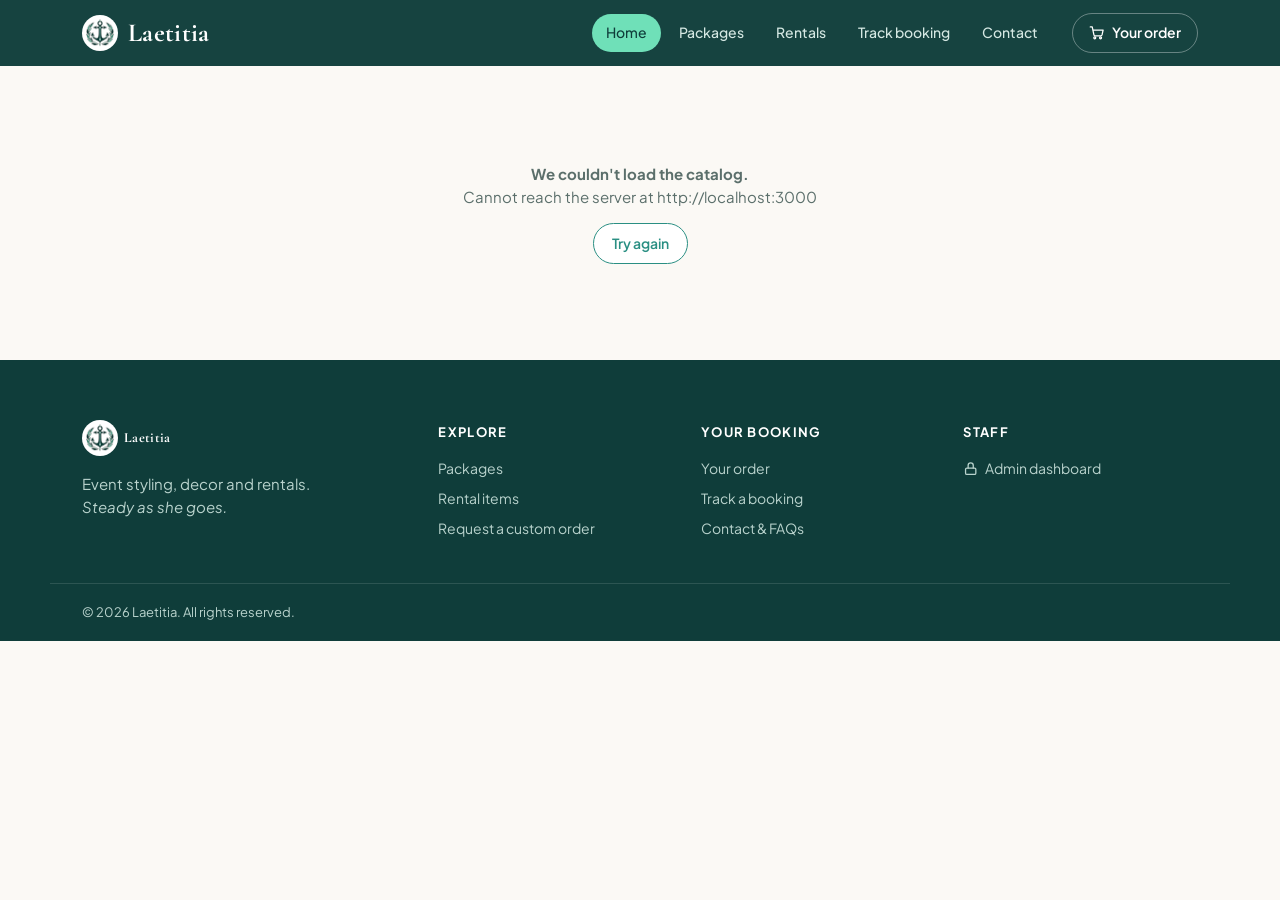
==== commit 5211684b: "last minute fixes" ====
--- a/index.html
+++ b/index.html
@@ -1,109 +1,60 @@
 <!DOCTYPE html>
 <html lang="en"><head><meta charset="utf-8">
-<meta name="viewport" content="width=device-width,initial-scale=1">
-<title>Laetitia</title>
+<meta name="viewport" content="width=device-width, initial-scale=1, viewport-fit=cover">
+<title>Laetitia · Event Styling &amp; Rentals</title>
+<meta name="description" content="Event styling, decor and rentals for weddings, birthdays, debuts and corporate events. Book a package or rent items online.">
+<link rel="icon" href="logo.png">
 <link rel="preconnect" href="https://fonts.googleapis.com">
 <link rel="preconnect" href="https://fonts.gstatic.com" crossorigin>
-<link href="https://fonts.googleapis.com/css2?family=IBM+Plex+Mono:wght@500;600&family=Plus+Jakarta+Sans:wght@400;500;600;700;800&display=swap" rel="stylesheet">
-<link rel="stylesheet" href="style.css">
-</head><body><svg width="0" height="0" style="position:absolute"><symbol id="i-grid" viewBox="0 0 24 24"><rect x="3" y="3" width="7" height="9" rx="1"/><rect x="14" y="3" width="7" height="5" rx="1"/><rect x="14" y="12" width="7" height="9" rx="1"/><rect x="3" y="16" width="7" height="5" rx="1"/></symbol><symbol id="i-cal" viewBox="0 0 24 24"><rect x="3" y="4" width="18" height="18" rx="2"/><path d="M16 2v4M8 2v4M3 10h18"/></symbol><symbol id="i-tgt" viewBox="0 0 24 24"><circle cx="12" cy="12" r="9"/><circle cx="12" cy="12" r="3"/></symbol><symbol id="i-rot" viewBox="0 0 24 24"><path d="M3 12a9 9 0 0 1 15-6.7L21 8"/><path d="M21 3v5h-5"/><path d="M21 12a9 9 0 0 1-15 6.7L3 16"/><path d="M8 16H3v5"/></symbol><symbol id="i-card" viewBox="0 0 24 24"><rect x="2" y="5" width="20" height="14" rx="2"/><path d="M2 10h20"/></symbol><symbol id="i-search" viewBox="0 0 24 24"><circle cx="11" cy="11" r="7"/><path d="m21 21-4.3-4.3"/></symbol><symbol id="i-bell" viewBox="0 0 24 24"><path d="M6 8a6 6 0 0 1 12 0c0 7 3 9 3 9H3s3-2 3-9"/><path d="M10.3 21a1.9 1.9 0 0 0 3.4 0"/></symbol><symbol id="i-chev" viewBox="0 0 24 24"><path d="m6 9 6 6 6-6"/></symbol><symbol id="i-doc" viewBox="0 0 24 24"><path d="M14 2H6a2 2 0 0 0-2 2v16a2 2 0 0 0 2 2h12a2 2 0 0 0 2-2V8z"/><path d="M14 2v6h6M8 13h8M8 17h5"/></symbol><symbol id="i-alert" viewBox="0 0 24 24"><path d="M12 3 2 20h20z"/><path d="M12 10v4M12 17h.01"/></symbol><symbol id="i-peso" viewBox="0 0 24 24"><path d="M7 21V4h6a4 4 0 0 1 0 8H7"/><path d="M5 8h12M5 11h12"/></symbol><symbol id="i-spark" viewBox="0 0 24 24"><path d="M12 3l1.8 5.2L19 10l-5.2 1.8L12 17l-1.8-5.2L5 10l5.2-1.8z"/><path d="M19 16v4M17 18h4"/></symbol><symbol id="i-plus" viewBox="0 0 24 24"><path d="M12 5v14M5 12h14"/></symbol><symbol id="i-arrow" viewBox="0 0 24 24"><path d="M5 12h14M13 6l6 6-6 6"/></symbol><symbol id="i-clip" viewBox="0 0 24 24"><rect x="5" y="4" width="14" height="18" rx="2"/><path d="M9 2h6v4H9z"/></symbol><symbol id="i-zap" viewBox="0 0 24 24"><path d="M13 2 4 14h7l-1 8 9-12h-7z"/></symbol><symbol id="i-ring" viewBox="0 0 24 24"><path d="M21 12a9 9 0 1 1-6.2-8.55"/></symbol><symbol id="i-chk" viewBox="0 0 24 24"><rect x="3" y="3" width="18" height="18" rx="3"/><path d="m8 12 3 3 5-6"/></symbol></svg>
-<aside>
- <div class="brand"><img src="logo.png" alt="Laetitia logo">Laetitia</div>
- <a data-p="dash" class="on"><svg class="i "><use href="#i-grid"/></svg> Dashboard</a><a data-p="events"><svg class="i "><use href="#i-cal"/></svg> Events</a><a data-p="pkg"><svg class="i "><use href="#i-spark"/></svg> Packages</a><a data-p="inv"><svg class="i "><use href="#i-tgt"/></svg> Inventory</a><a data-p="ret"><svg class="i "><use href="#i-rot"/></svg> Returns</a><a data-p="pay"><svg class="i "><use href="#i-card"/></svg> Payments &amp; Clients</a>
- <div class="deco"><img src="logo.png" alt=""></div>
-</aside>
-<main>
- <div class="top"><div class="search"><svg class="i "><use href="#i-search"/></svg><input placeholder="Search events, clients, inventory..."></div><div class="date" id="today"></div><div class="notif-wrap"><button class="bell" id="notifBtn" type="button" aria-label="Notifications" aria-haspopup="true" aria-expanded="false"><svg class="i "><use href="#i-bell"/></svg><span class="notif-count" id="notifCount" hidden>0</span></button><div class="notif-panel hidden" id="notifPanel" aria-live="polite"><div class="notif-header"><h3>Notifications</h3><button class="close-x" id="closeNotif" type="button" aria-label="Close notifications">×</button></div><div class="notif-list" id="notifList"></div></div></div>
-  <div class="account-wrap"><button class="user account-trigger" id="accountBtn" type="button" aria-haspopup="true" aria-expanded="false" aria-label="Account menu"><span class="av" id="uInit">G</span><span class="account-copy"><b id="uName">Guest</b><br><span id="uRole">Guest booking</span></span><svg class="i "><use href="#i-chev"/></svg></button><div class="account-menu hidden" id="accountMenu" role="menu" aria-labelledby="accountBtn"><p class="account-status" id="accountStatus">Browsing as a guest</p><button type="button" role="menuitem" data-account-action="login" id="adminLoginAction">Admin log in</button><button type="button" role="menuitem" data-account-action="book">Book an event</button><button type="button" role="menuitem" data-account-action="logout" id="logoutAction" hidden>Log out</button><p class="account-note">Admins sign in with their Laetitia account.</p></div></div></div>
- 
+<link href="https://fonts.googleapis.com/css2?family=Cormorant+Garamond:wght@500;600;700&family=Plus+Jakarta+Sans:wght@400;500;600;700;800&display=swap" rel="stylesheet">
+<link rel="stylesheet" href="shop.css">
+</head><body>
+<svg width="0" height="0" style="position:absolute" aria-hidden="true"><defs>
+<symbol id="i-search" viewBox="0 0 24 24"><circle cx="11" cy="11" r="7"/><path d="M21 21l-4.3-4.3"/></symbol>
+<symbol id="i-cart" viewBox="0 0 24 24"><circle cx="9" cy="20" r="1.5"/><circle cx="18" cy="20" r="1.5"/><path d="M2 3h3l2.7 12.4a2 2 0 002 1.6h8.6a2 2 0 002-1.5L22 8H6"/></symbol>
+<symbol id="i-brush" viewBox="0 0 24 24"><path d="M18 2l4 4-9.5 9.5-4-4z"/><path d="M8.5 11.5L6 14a3 3 0 00-1 2.2V20H8.8A3 3 0 0011 19l2.5-2.5"/></symbol>
+<symbol id="i-box" viewBox="0 0 24 24"><path d="M21 8l-9-5-9 5v8l9 5 9-5z"/><path d="M3 8l9 5 9-5M12 13v8"/></symbol>
+<symbol id="i-spark" viewBox="0 0 24 24"><path d="M12 3l1.8 5.2L19 10l-5.2 1.8L12 17l-1.8-5.2L5 10l5.2-1.8z"/><path d="M19 16v4M17 18h4"/></symbol>
+<symbol id="i-phone" viewBox="0 0 24 24"><path d="M5 3h4l2 5-2.5 1.5a11 11 0 006 6L16 13l5 2v4a2 2 0 01-2 2A16 16 0 013 5a2 2 0 012-2z"/></symbol>
+<symbol id="i-mail" viewBox="0 0 24 24"><rect x="2" y="4" width="20" height="16" rx="2"/><path d="M2 7l10 7 10-7"/></symbol>
+<symbol id="i-chat" viewBox="0 0 24 24"><path d="M21 12a8 8 0 01-11.6 7.1L3 21l1.9-5.4A8 8 0 1121 12z"/></symbol>
+<symbol id="i-pin" viewBox="0 0 24 24"><path d="M12 21s-7-6.2-7-12a7 7 0 0114 0c0 5.8-7 12-7 12z"/><circle cx="12" cy="9" r="2.5"/></symbol>
+<symbol id="i-arrow" viewBox="0 0 24 24"><path d="M5 12h14M13 6l6 6-6 6"/></symbol>
+<symbol id="i-back" viewBox="0 0 24 24"><path d="M19 12H5M11 18l-6-6 6-6"/></symbol>
+<symbol id="i-check" viewBox="0 0 24 24"><path d="M5 12l5 5 9-10"/></symbol>
+<symbol id="i-trash" viewBox="0 0 24 24"><path d="M3 6h18M8 6V4h8v2M6 6l1 14h10l1-14"/></symbol>
+<symbol id="i-lock" viewBox="0 0 24 24"><rect x="4" y="11" width="16" height="10" rx="2"/><path d="M8 11V7a4 4 0 018 0v4"/></symbol>
+<symbol id="i-menu" viewBox="0 0 24 24"><path d="M3 6h18M3 12h18M3 18h18"/></symbol>
+</defs></svg>
 
- <!-- DASHBOARD -->
- <section class="page on" id="dash">
-  <h1>Dashboard</h1><div class="sub">Overview of your operations</div>
-  <div class="cards">
-   <div class="stat"><div class="ic t"><svg class="i "><use href="#i-cal"/></svg></div><div><small>Upcoming Events</small><b id="sEvents">0</b><small>this week</small></div></div>
-   <div class="stat"><div class="ic b"><svg class="i "><use href="#i-doc"/></svg></div><div><small>Pending Inquiries</small><b id="sInq">0</b><small>Awaiting approval</small></div></div>
-   <div class="stat"><div class="ic g"><svg class="i "><use href="#i-tgt"/></svg></div><div><small>Items out on rent</small><b id="sOut">0</b><small>Currently deployed</small></div></div>
-   <div class="stat"><div class="ic r"><svg class="i "><use href="#i-alert"/></svg></div><div><small>Low Stock Alerts</small><b id="sLow">0</b><small>Restock needed</small></div></div>
-   <div class="stat"><div class="ic p"><svg class="i "><use href="#i-peso"/></svg></div><div><small>Outstanding Balance</small><b id="sBal">₱0</b><small>Unpaid</small></div></div>
-  </div>
-  <div class="grid2">
-   <div class="box"><h3><span><svg class="i "><use href="#i-cal"/></svg> <span class="tt">Upcoming Events<small>Next 4 days</small></span></span> <a data-p="events">View calendar <svg class="i "><use href="#i-arrow"/></svg></a></h3>
-    <div class="tw"><table><thead><tr><th>Date and time</th><th>Client name</th><th>Venue/ Address</th><th>Package</th><th>Status</th><th>Actions</th></tr></thead><tbody id="dEv"></tbody></table></div></div>
-   <div class="box"><h3><span><svg class="i "><use href="#i-zap"/></svg> <span class="tt">Quick Actions<small>Common tasks and shortcuts</small></span></span></h3><div class="qa">
-     <button class="p" data-m="event"><svg class="i "><use href="#i-plus"/></svg> New booking / Event</button><button class="o" data-m="client"><svg class="i "><use href="#i-plus"/></svg> New Client</button><button class="o" data-m="item"><svg class="i "><use href="#i-plus"/></svg> Add Inventory Item</button><button class="o" data-m="package"><svg class="i "><use href="#i-plus"/></svg> Add Package</button><button data-m="avail"><svg class="i "><use href="#i-clip"/></svg> Check Date Availability</button><button data-m="pull"><svg class="i "><use href="#i-doc"/></svg> Generate Pull Sheet</button><button data-m="payment"><svg class="i "><use href="#i-card"/></svg> Record Payment</button></div></div>
-  </div>
-  <div class="grid3">
-   <div class="box"><h3><span><svg class="i "><use href="#i-ring"/></svg> <span class="tt">Asset Returns and Recovery Watchlist<small>Items expected back</small></span></span> <a data-p="ret">View all <svg class="i "><use href="#i-arrow"/></svg></a></h3>
-    <div class="tw"><table><thead><tr><th>Item Name</th><th>Renter/Event</th><th>Expected Return</th><th>Status</th><th>Actions</th></tr></thead><tbody id="dRet"></tbody></table></div>
-    <div class="row"><button class="btn blue" data-m="returned">Mark returned</button><button class="btn blue" data-m="damage">Damage / missing fee</button><button class="btn blue" data-m="deposit">Charge Security Deposit</button></div></div>
-   <div class="box"><h3><span><svg class="i "><use href="#i-clip"/></svg> <span class="tt">Daily Pull Sheet<small id="pullDate"></small></span></span> <a data-p="events">View all <svg class="i "><use href="#i-arrow"/></svg></a></h3>
-    <div class="tw"><table><thead><tr><th>Item</th><th>Category</th><th>Qty. Needed</th><th>Status</th></tr></thead><tbody id="dPull"></tbody></table></div>
-    <div class="row"><button class="btn blue" data-m="pull">Generate Pull Sheet</button></div></div>
-   <div class="box"><h3><span><svg class="i "><use href="#i-card"/></svg> <span class="tt">Pending Receivables/Balance Tracker<small>Upcoming balances</small></span></span> <a data-p="pay">View all <svg class="i "><use href="#i-arrow"/></svg></a></h3>
-    <div class="tw"><table><thead><tr><th>Client Name</th><th>Event Date</th><th>Total Contract</th><th>Paid Amount</th><th>Remaining</th></tr></thead><tbody id="dRec"></tbody></table></div>
-    <div class="row"><button class="btn blue" data-m="reminder">Send Reminder</button><button class="btn blue" data-m="payment">Log Payment</button></div></div>
-   <div class="box"><h3><span><svg class="i "><use href="#i-tgt"/></svg> <span class="tt">Low Consumables Tracker<small>Stock requiring attention</small></span></span> <a data-p="inv">View all <svg class="i "><use href="#i-arrow"/></svg></a></h3>
-    <div class="tw"><table><thead><tr><th>Item Name</th><th>Current Stock</th><th>Reorder Level</th><th>Status</th><th>Action</th></tr></thead><tbody id="dLow"></tbody></table></div></div>
-  </div>
- </section>
+<a class="skip" href="#view">Skip to content</a>
+<header class="nav" id="nav">
+ <div class="wrap nav-in">
+  <a class="brand" href="#/"><img src="logo.png" alt="">Laetitia</a>
+  <button class="nav-toggle" id="navToggle" type="button" aria-expanded="false" aria-controls="navLinks" aria-label="Menu"><svg class="i"><use href="#i-menu"/></svg></button>
+  <nav class="nav-links" id="navLinks" aria-label="Main">
+   <a href="#/" data-nav="home">Home</a>
+   <a href="#/packages" data-nav="packages">Packages</a>
+   <a href="#/rentals" data-nav="rentals">Rentals</a>
+   <a href="#/track" data-nav="track">Track booking</a>
+   <a href="#/contact" data-nav="contact">Contact</a>
+  </nav>
+  <a class="cart-btn" href="#/cart" aria-label="Your order"><svg class="i"><use href="#i-cart"/></svg><span>Your order</span><b class="count" id="cartCount" hidden>0</b></a>
+ </div>
+</header>
 
- <!-- EVENTS -->
- <section class="page" id="events">
-  <h2 class="sec big">Booking/Event</h2>
-  <div class="book">
-   <div class="panel form"><h3 class="pt">Create new Booking / Event</h3>
-    <label for="bClient">Client <span class="req">*</span></label><select id="bClient" required></select>
-    <label for="bDate">Event Date <span class="req">*</span></label><input id="bDate" type="date" required>
-    <label for="bTime">Event Time</label><input id="bTime" type="time">
-    <label for="bVenue">Venue / Address</label><input id="bVenue" placeholder="Venue/Address">
-    <label for="bPkg">Event or package <span class="req">*</span></label><select id="bPkg" data-pkgsel="b" required></select><input id="bCustom" class="pkg-custom" placeholder="Describe your custom / self order" maxlength="255" hidden>
-    <label for="bContract">Contract value</label><input id="bContract" type="number" min="0" step="0.01" placeholder="Blank = package price">
-    <label>Assigned Rental Items</label>
-    <div class="tw"><table class="mini"><thead><tr><th>Item</th><th>Category</th><th>Qty</th><th></th></tr></thead><tbody id="bItems"></tbody></table></div>
-    <label for="bPay">Payment / Downpayment</label><input id="bPay" type="number" min="0" step="0.01" placeholder="₱">
-    <div class="row"><button class="btn red" id="bCancel">Cancel</button><button class="btn teal" id="bSubmit">Submit Booking</button></div></div>
-   <div class="panel"><h3 class="pt"><svg class="i "><use href="#i-cal"/></svg> Events</h3>
-    <div class="tw"><table><thead><tr><th>Date and Time</th><th>Client name</th><th>Venue/ Address</th><th>Package</th><th>Status</th></tr></thead><tbody id="evT"></tbody></table></div></div>
-  </div>
- </section>
+<main id="view" tabindex="-1"></main>
 
- <!-- PACKAGES -->
- <section class="page" id="pkg">
-  <h2 class="sec">Package Management</h2>
-  <div class="panel"><div class="tools"><button class="btn" data-m="package">Add new Package</button><span><button class="btn red" id="delAllPkg">Delete All Packages</button></span></div>
-   <div class="tw"><table><thead><tr><th>Picture</th><th>Package Name</th><th>Type</th><th>Price</th><th>Description</th><th>Actions</th></tr></thead><tbody id="pkgT"></tbody></table></div></div>
- </section>
+<footer class="foot">
+ <div class="wrap foot-in">
+  <div class="foot-brand"><a class="brand" href="#/"><img src="logo.png" alt="">Laetitia</a><p>Event styling, decor and rentals.<br><i>Steady as she goes.</i></p></div>
+  <div><h4>Explore</h4><a href="#/packages">Packages</a><a href="#/rentals">Rental items</a><a href="#/checkout">Request a custom order</a></div>
+  <div><h4>Your booking</h4><a href="#/cart">Your order</a><a href="#/track">Track a booking</a><a href="#/contact">Contact &amp; FAQs</a></div>
+  <div><h4>Staff</h4><a href="admin" class="admin-link"><svg class="i"><use href="#i-lock"/></svg>Admin dashboard</a></div>
+ </div>
+ <div class="wrap foot-base">© <span id="year"></span> Laetitia. All rights reserved.</div>
+</footer>
 
- <!-- INVENTORY -->
- <section class="page" id="inv">
-  <h2 class="sec">Inventory Management</h2>
-  <div class="panel"><div class="tools"><div class="sbox"><svg class="i "><use href="#i-search"/></svg><input id="invQ" placeholder="Search inventory..."></div><span></span></div>
-   <div class="tools"><button class="btn" data-m="item">Add new Item</button><span><button class="btn" id="restockAll">Mark All Restocked</button> <button class="btn red" id="delAllInv">Delete All Items</button></span></div>
-   <div class="tw"><table><thead><tr><th>Item Name</th><th>Category <svg class="i "><use href="#i-chev"/></svg></th><th>Quantity <svg class="i "><use href="#i-chev"/></svg></th><th>Status <svg class="i "><use href="#i-chev"/></svg></th><th>Actions</th></tr></thead><tbody id="invT"></tbody></table></div></div>
- </section>
-
- <!-- RETURNS -->
- <section class="page" id="ret">
-  <h2 class="sec">Returns</h2>
-  <div class="panel"><div class="tw"><table><thead><tr><th>Item Name</th><th>Renter/Event</th><th>Expected Return</th><th>Status</th><th>Actions</th></tr></thead><tbody id="retT"></tbody></table></div>
-  <div class="row"><button class="btn blue" data-m="returned">Mark returned</button><button class="btn blue" data-m="damage">Damage / missing fee</button><button class="btn blue" data-m="deposit">Charge Security Deposit</button></div></div>
- </section>
-
- <!-- PAYMENTS & CLIENTS -->
- <section class="page" id="pay">
-  <h2 class="sec">Client Management</h2>
-  <div class="panel"><div class="tools"><div class="sbox"><svg class="i "><use href="#i-search"/></svg><input id="clQ" placeholder="Search clients..."></div><span></span></div>
-   <div class="tools"><button class="btn" data-m="client">Add new Client</button><button class="btn red" id="delAllCl">Delete all</button></div>
-   <div class="tw"><table><thead><tr><th>Client Name</th><th>Event <svg class="i "><use href="#i-chev"/></svg></th><th>Total <svg class="i "><use href="#i-chev"/></svg></th><th>Balance <svg class="i "><use href="#i-chev"/></svg></th><th>Actions</th></tr></thead><tbody id="clT"></tbody></table></div></div>
-  <h2 class="sec gap">Payment Pending</h2>
-  <div class="panel"><div class="tools"><div class="sbox"><svg class="i "><use href="#i-search"/></svg><input id="ppQ" placeholder="Search Client..."></div><span></span></div>
-   <div class="tools"><span></span><span><button class="btn" data-m="payment">Record Payment</button> <button class="btn red" data-m="reminder">Send All Reminders</button></span></div>
-   <div class="tw"><table><thead><tr><th>Client Name</th><th>Contract <svg class="i "><use href="#i-chev"/></svg></th><th>Paid <svg class="i "><use href="#i-chev"/></svg></th><th>Remaining <svg class="i "><use href="#i-chev"/></svg></th><th></th></tr></thead><tbody id="ppT"></tbody></table></div></div>
- </section>
-</main>
-
-<div class="ov" id="ov"><div class="modal" id="modal"></div></div>
-<div class="toast" id="toast"></div>
-<script type="module" src="js/main.js"></script>
+<div class="toast" id="toast" role="status" aria-live="polite"></div>
+<script type="module" src="js/shop/main.js"></script>
 </body></html>
--- a/shop.css
+++ b/shop.css
@@ -0,0 +1,264 @@
+/* Laetitia storefront. Palette from the brand: deep teal, sea green and mint on warm white. */
+:root{
+  --ink:#0f3d3a;--ink-2:#14504b;--teal:#2a8f83;--sea:#3a9a8a;--mint:#6fe0b8;--mint-soft:#e4f6ef;
+  --cream:#fbf9f5;--paper:#fff;--line:#e2e9e7;--text:#17302d;--muted:#5b6f6b;--red:#c64545;--gold:#b98a2e;
+  --radius:14px;--shadow:0 1px 2px rgba(15,61,58,.06),0 6px 20px rgba(15,61,58,.07);
+  --display:"Cormorant Garamond",Georgia,"Times New Roman",serif;
+  --ui:"Plus Jakarta Sans","Segoe UI",system-ui,Arial,sans-serif;
+  color-scheme:light;
+}
+*{box-sizing:border-box}
+html{scroll-behavior:smooth}
+body{margin:0;font-family:var(--ui);font-size:15px;line-height:1.55;color:var(--text);background:var(--cream);-webkit-font-smoothing:antialiased}
+img{max-width:100%;display:block}
+a{color:var(--teal)}
+h1,h2,h3{line-height:1.2;margin:0;color:var(--ink)}
+p{margin:0}
+button,input,select,textarea{font:inherit;color:inherit}
+[hidden]{display:none!important}
+.sr{position:absolute;width:1px;height:1px;overflow:hidden;clip:rect(0 0 0 0);white-space:nowrap}
+.skip{position:absolute;left:-999px;top:8px;background:var(--ink);color:#fff;padding:8px 14px;border-radius:8px;z-index:100}.skip:focus{left:12px}
+:focus-visible{outline:2.5px solid var(--teal);outline-offset:2px}
+.i{width:1.1em;height:1.1em;fill:none;stroke:currentColor;stroke-width:2;stroke-linecap:round;stroke-linejoin:round;flex:none;vertical-align:-.18em}
+.wrap{width:100%;max-width:1180px;margin:0 auto;padding-inline:clamp(16px,4vw,32px)}
+.muted{color:var(--muted)}.small{font-size:13px}.center{text-align:center}
+
+/* buttons */
+.btn{display:inline-flex;align-items:center;justify-content:center;gap:8px;border:1.5px solid var(--teal);background:var(--paper);color:var(--teal);border-radius:999px;padding:9px 18px;font-weight:600;font-size:14px;text-decoration:none;cursor:pointer;transition:background .15s,color .15s,transform .15s,box-shadow .15s;white-space:nowrap}
+.btn:hover{background:var(--mint-soft)}
+.btn:active{transform:translateY(1px)}
+.btn.primary{background:var(--ink);border-color:var(--ink);color:#fff}
+.btn.primary:hover{background:var(--ink-2);box-shadow:0 6px 16px rgba(15,61,58,.25)}
+.btn.ghost{border-color:#c9d8d5;color:var(--ink);background:transparent}.btn.ghost:hover{border-color:var(--teal);background:var(--paper)}
+.btn.light{background:#fff;border-color:#fff;color:var(--ink)}.btn.light:hover{background:var(--mint)}
+.btn.lg{padding:13px 24px;font-size:15px}
+.btn.sm{padding:6px 14px;font-size:13px}
+.btn.block{width:100%}
+.btn:disabled{opacity:.45;cursor:not-allowed;box-shadow:none;transform:none}
+.btn.busy{position:relative;color:transparent!important}
+.btn.busy::after{content:"";position:absolute;width:18px;height:18px;border:2.5px solid #fff;border-right-color:transparent;border-radius:50%;animation:spin .7s linear infinite}
+@keyframes spin{to{transform:rotate(360deg)}}
+
+/* nav */
+.nav{position:sticky;top:0;z-index:40;background:rgba(15,61,58,.97);backdrop-filter:saturate(1.4) blur(8px);color:#fff;padding-top:env(safe-area-inset-top,0px)}
+.nav-in{display:flex;align-items:center;gap:20px;min-height:66px}
+.brand{display:inline-flex;align-items:center;gap:10px;color:inherit;text-decoration:none;font-family:var(--display);font-size:26px;font-weight:700;letter-spacing:.3px}
+.brand img{width:36px;height:36px;border-radius:50%;background:#fff;padding:3px}
+.nav-links{display:flex;gap:4px;margin-left:auto}
+.nav-links a{color:#d5e8e3;text-decoration:none;padding:8px 14px;border-radius:999px;font-weight:500;font-size:14px}
+.nav-links a:hover{color:#fff;background:rgba(255,255,255,.08)}
+.nav-links a[aria-current]{color:var(--ink);background:var(--mint)}
+.cart-btn{position:relative;display:inline-flex;align-items:center;gap:8px;color:#fff;text-decoration:none;border:1.5px solid rgba(255,255,255,.35);border-radius:999px;padding:8px 16px;font-weight:600;font-size:14px}
+.cart-btn:hover{border-color:var(--mint)}
+.cart-btn .count{position:absolute;top:-7px;right:-7px;min-width:20px;height:20px;padding:0 5px;border-radius:10px;background:var(--mint);color:var(--ink);font-size:11px;display:grid;place-items:center}
+.nav-toggle{display:none;background:none;border:0;color:#fff;padding:8px;margin-left:auto;cursor:pointer}.nav-toggle .i{width:24px;height:24px}
+
+/* hero */
+.hero{background:radial-gradient(1200px 500px at 85% -10%,rgba(111,224,184,.28),transparent 60%),radial-gradient(800px 400px at -10% 110%,rgba(58,154,138,.18),transparent 60%),var(--paper);border-bottom:1px solid var(--line)}
+.hero-in{display:grid;grid-template-columns:minmax(0,1.1fr) minmax(0,.9fr);gap:40px;align-items:center;padding-block:clamp(48px,8vw,96px)}
+.eyebrow{display:inline-block;font-size:12px;font-weight:700;letter-spacing:.14em;text-transform:uppercase;color:var(--teal);margin-bottom:10px}
+.hero h1{font-family:var(--display);font-size:clamp(56px,9vw,104px);font-weight:700;letter-spacing:-.5px;line-height:.95}
+.tagline{font-family:var(--display);font-style:italic;font-size:clamp(22px,3vw,30px);color:var(--sea);margin:6px 0 18px}
+.lead{font-size:17px;color:var(--muted);max-width:56ch}
+.cta{display:flex;gap:12px;flex-wrap:wrap;margin-top:26px}.cta.center{justify-content:center}
+.ticks{list-style:none;padding:0;margin:26px 0 0;display:flex;flex-wrap:wrap;gap:10px 22px;font-size:14px;color:var(--ink);font-weight:500}
+.ticks li{display:flex;align-items:center;gap:6px}.ticks .i{color:var(--teal)}
+.hero-art{position:relative;aspect-ratio:1;max-width:460px;width:100%;justify-self:center}
+.disc{position:absolute;inset:8%;border-radius:50%;background:radial-gradient(circle at 35% 30%,#fff,var(--mint-soft) 55%,#bfe9dc);display:grid;place-items:center;box-shadow:inset 0 0 0 10px rgba(255,255,255,.6),0 30px 60px rgba(15,61,58,.15)}
+.disc img{width:52%;opacity:.95}
+.float{position:absolute;display:flex;align-items:center;gap:10px;background:#fff;border-radius:14px;padding:10px 14px;box-shadow:var(--shadow);font-size:13px;animation:bob 6s ease-in-out infinite}
+.float span{font-size:24px}.float b{display:block;color:var(--ink)}.float small{color:var(--muted)}
+.f1{top:6%;left:-4%}.f2{top:44%;right:-6%;animation-delay:-2s}.f3{bottom:4%;left:6%;animation-delay:-4s}
+@keyframes bob{50%{transform:translateY(-8px)}}
+@media (prefers-reduced-motion:reduce){.float{animation:none}html{scroll-behavior:auto}}
+
+/* sections */
+.band{padding-block:clamp(48px,7vw,80px)}
+.band.soft{background:var(--paper);border-block:1px solid var(--line)}
+.sec-head{display:flex;justify-content:space-between;align-items:flex-end;gap:16px;flex-wrap:wrap;margin-bottom:28px}
+.sec-head h2,.cta-band h2{font-family:var(--display);font-size:clamp(30px,4vw,42px);font-weight:700}
+.link-more{display:inline-flex;align-items:center;gap:6px;font-weight:600;text-decoration:none}
+.grid{display:grid;gap:22px}
+.grid.three{grid-template-columns:repeat(auto-fill,minmax(min(100%,290px),1fr))}
+.grid.four{grid-template-columns:repeat(auto-fill,minmax(min(100%,240px),1fr))}
+.card{background:var(--paper);border:1px solid var(--line);border-radius:var(--radius);box-shadow:var(--shadow)}
+.svc{padding:26px}
+.svc-ic{display:inline-grid;place-items:center;width:48px;height:48px;border-radius:14px;background:var(--mint-soft);color:var(--teal);margin-bottom:16px}.svc-ic .i{width:24px;height:24px}
+.svc h3{font-size:19px;margin-bottom:8px}.svc p{color:var(--muted);margin-bottom:16px}
+.svc a{display:inline-flex;align-items:center;gap:6px;font-weight:600;text-decoration:none}
+.steps{list-style:none;padding:0;margin:0;display:grid;grid-template-columns:repeat(auto-fit,minmax(min(100%,220px),1fr));gap:22px;counter-reset:s}
+.steps li{position:relative;padding:22px;border-radius:var(--radius);background:var(--cream);border:1px solid var(--line)}
+.steps b{display:inline-grid;place-items:center;width:38px;height:38px;border-radius:50%;background:var(--ink);color:var(--mint);font-size:16px;margin-bottom:12px}
+.steps h3{font-size:17px;margin-bottom:4px}.steps p{color:var(--muted);font-size:14px}
+.cta-band{display:flex;align-items:center;justify-content:space-between;gap:24px;flex-wrap:wrap;background:linear-gradient(120deg,var(--ink),var(--teal));color:#d9efe9;border-radius:22px;padding:clamp(28px,5vw,48px)}
+.cta-band h2{color:#fff;margin-bottom:6px}
+
+/* package + rental cards */
+.media{display:block;aspect-ratio:4/3;overflow:hidden;border-radius:var(--radius) var(--radius) 0 0;background:var(--mint-soft)}
+.media img{width:100%;height:100%;object-fit:cover;transition:transform .4s}
+.pkg:hover .media img,.rent:hover .media img{transform:scale(1.04)}
+.art{display:grid;place-items:center;width:100%;height:100%;font-size:64px}
+.a-rose{background:linear-gradient(135deg,#f7e3e6,#e6efe3)}.a-sky{background:linear-gradient(135deg,#dcecf8,#f4f1ee)}
+.a-gold{background:linear-gradient(135deg,#f6ead1,#f3e3ea)}.a-sage{background:linear-gradient(135deg,#e2ece6,#eef2f6)}
+.a-mint{background:linear-gradient(135deg,var(--mint-soft),#d3efe5)}.a-mist{background:linear-gradient(135deg,#f1f5f4,#e4ece9)}
+.pkg,.rent{display:flex;flex-direction:column;overflow:hidden}
+.pkg .body,.rent .body{display:flex;flex-direction:column;gap:8px;padding:18px;flex:1}
+.pkg h3,.rent h3{font-size:18px}.pkg h3 a,.rent h3 a{color:inherit;text-decoration:none}.pkg h3 a:hover,.rent h3 a:hover{color:var(--teal)}
+.chip{align-self:flex-start;font-size:11px;font-weight:700;letter-spacing:.06em;text-transform:uppercase;color:var(--teal);background:var(--mint-soft);border-radius:999px;padding:3px 10px}
+.clamp{display:-webkit-box;-webkit-line-clamp:2;-webkit-box-orient:vertical;overflow:hidden;font-size:14px}
+.foot-row{display:flex;align-items:center;justify-content:space-between;gap:10px;margin-top:auto;padding-top:6px}
+.price{font-weight:800;font-size:20px;color:var(--ink)}.price small{font-weight:500;font-size:13px;color:var(--muted)}
+.price.small{font-size:14px;font-weight:600;color:var(--muted)}.price.big{font-size:30px;margin:6px 0 4px}
+.pkg.custom{border-style:dashed}
+.meta{display:flex;align-items:baseline;justify-content:space-between;gap:8px;flex-wrap:wrap}
+.stock{font-size:13px;font-weight:600;color:var(--teal)}.stock.out{color:var(--red)}
+.in-cart{display:flex;align-items:center;gap:6px;font-size:13px;font-weight:600;color:var(--teal)}
+.add-row{display:flex;gap:10px;align-items:center;margin-top:auto;padding-top:6px}.add-row .btn{flex:1}
+.add-row.big{margin-top:20px;max-width:380px}
+.step{display:inline-flex;align-items:center;border:1.5px solid var(--line);border-radius:999px;background:var(--cream);flex:none}
+.step button{width:34px;height:34px;border:0;background:none;font-size:18px;font-weight:700;color:var(--ink);cursor:pointer;border-radius:50%}
+.step button:hover:not(:disabled){background:var(--mint-soft)}.step button:disabled{opacity:.3;cursor:not-allowed}
+.step output{min-width:28px;text-align:center;font-weight:700}
+
+/* inner pages */
+.page-head{background:var(--paper);border-bottom:1px solid var(--line);padding-block:clamp(32px,5vw,56px)}
+.page-head h1,.page-title{font-family:var(--display);font-size:clamp(34px,5vw,50px);font-weight:700;margin-bottom:8px}
+.page{padding-block:32px 72px}
+.page.narrow{max-width:760px}
+.back{display:inline-flex;align-items:center;gap:6px;text-decoration:none;font-weight:600;margin-bottom:20px}
+.chips{display:flex;flex-wrap:wrap;gap:8px;margin-bottom:24px}
+.filter{border:1.5px solid var(--line);background:var(--paper);border-radius:999px;padding:7px 16px;font-weight:600;font-size:14px;cursor:pointer;color:var(--ink)}
+.filter:hover{border-color:var(--teal)}.filter.on{background:var(--ink);border-color:var(--ink);color:#fff}
+.toolbar{display:flex;flex-wrap:wrap;gap:12px 20px;align-items:center;margin-bottom:24px}.toolbar .chips{margin:0}
+.search{display:flex;align-items:center;gap:8px;background:var(--paper);border:1.5px solid var(--line);border-radius:999px;padding:0 16px;width:min(100%,320px)}
+.search:focus-within{border-color:var(--teal)}
+.search input{border:0;outline:0;background:none;padding:10px 0;flex:1;min-width:0}
+.empty-note{grid-column:1/-1;text-align:center;padding:40px 0}
+.state-msg{display:flex;flex-direction:column;align-items:center;gap:14px;text-align:center;padding-block:96px;color:var(--muted)}
+.spinner{width:32px;height:32px;border:3px solid var(--line);border-top-color:var(--teal);border-radius:50%;animation:spin .8s linear infinite}
+
+.detail{display:grid;grid-template-columns:minmax(0,1fr) minmax(0,1fr);gap:clamp(24px,4vw,48px);align-items:start}
+.detail-media{aspect-ratio:4/3;border-radius:22px;overflow:hidden;background:var(--mint-soft);box-shadow:var(--shadow)}
+.detail-media img{width:100%;height:100%;object-fit:cover}.detail-media .art{font-size:110px}
+.detail-body h1{font-family:var(--display);font-size:clamp(34px,4.5vw,48px);font-weight:700;margin-top:10px}
+.desc{color:var(--muted);font-size:16px;margin-top:12px;white-space:pre-line}
+.h-small{font-size:14px;letter-spacing:.08em;text-transform:uppercase;color:var(--teal);margin:24px 0 10px}
+.included{list-style:none;padding:0;margin:0;display:grid;grid-template-columns:repeat(auto-fill,minmax(200px,1fr));gap:8px}
+.included li{display:flex;align-items:center;gap:8px}.included .i{color:var(--teal)}
+.note{display:flex;align-items:center;gap:6px;margin-top:14px;font-size:14px;color:var(--muted)}.note .i{color:var(--teal)}
+
+.order-bar{position:sticky;bottom:0;z-index:30;background:rgba(255,255,255,.96);backdrop-filter:blur(8px);border-top:1px solid var(--line);padding-bottom:env(safe-area-inset-bottom,0px)}
+.ob-in{display:flex;align-items:center;justify-content:space-between;gap:16px;min-height:64px;font-size:15px}
+.order-bar.empty{display:none}
+
+/* cart + checkout */
+.split{display:grid;grid-template-columns:minmax(0,1fr) 340px;gap:28px;align-items:start}
+.split.wide{grid-template-columns:minmax(0,1fr) 360px}
+.stack{display:flex;flex-direction:column;gap:14px;min-width:0}
+.line{display:flex;align-items:center;gap:16px;padding:14px;flex-wrap:wrap}
+.thumb{width:76px;height:76px;border-radius:12px;overflow:hidden;flex:none;background:var(--mint-soft)}
+.thumb img{width:100%;height:100%;object-fit:cover}.thumb .art{font-size:34px}
+.grow{flex:1;min-width:160px}.grow h3{font-size:17px;margin:4px 0 2px}
+.line-end{display:flex;align-items:center;gap:10px;margin-left:auto}
+.line-end b{min-width:84px;text-align:right}
+.icon-btn{border:0;background:none;color:var(--muted);padding:8px;border-radius:50%;cursor:pointer}.icon-btn:hover{color:var(--red);background:#fbeaea}
+.hint-line{background:var(--cream);box-shadow:none;border-style:dashed}
+.small-link{font-size:14px;font-weight:600;text-decoration:none}
+.summary{padding:22px;position:sticky;top:86px}
+.summary h2{font-size:18px;margin-bottom:14px}
+.sum-row{display:flex;justify-content:space-between;gap:12px;font-size:14px;padding:6px 0;color:var(--muted)}.sum-row b{color:var(--text);white-space:nowrap}
+.sum-total{display:flex;justify-content:space-between;align-items:baseline;border-top:1px solid var(--line);margin:10px 0 12px;padding-top:12px;font-weight:600}
+.sum-total b{font-size:24px;color:var(--ink)}
+.summary .btn{margin-top:16px}
+.empty-state{text-align:center;padding:56px 0}.empty-state .art{width:110px;height:110px;border-radius:50%;margin:0 auto 18px;font-size:48px}
+.empty-state h1{font-family:var(--display);font-size:38px;margin-bottom:6px}
+
+.fs{padding:22px;margin:0;min-width:0}
+fieldset.fs{border:1px solid var(--line)}
+.fs legend,.fs h2{font-weight:700;font-size:17px;color:var(--ink);padding:0;margin-bottom:14px}
+/* floated so the legend sits inside the fieldset's box instead of on its border */
+.fs legend{float:left;width:100%}
+.fs legend+*{clear:both}
+.fgrid{display:grid;gap:14px 16px;margin-bottom:14px}.fgrid:last-child{margin-bottom:0}
+.fgrid.two{grid-template-columns:repeat(2,minmax(0,1fr))}.fgrid.three{grid-template-columns:repeat(3,minmax(0,1fr))}
+.field label{display:block;font-size:13px;font-weight:600;color:var(--ink);margin-bottom:6px}
+.req{color:var(--red)}
+.field input,.field select,.fs textarea{width:100%;background:var(--cream);border:1.5px solid var(--line);border-radius:10px;padding:11px 12px;font-size:15px;outline:none;transition:border-color .15s,background .15s}
+.fs textarea{resize:vertical;min-height:120px}
+.field input:focus,.field select:focus,.fs textarea:focus{border-color:var(--teal);background:#fff}
+[aria-invalid="true"]{border-color:var(--red)!important;background:#fdf1f1!important}
+.hint{font-size:13px;color:var(--muted);margin-top:-4px}
+.err{background:#fdf0f0;border:1px solid #f1caca;border-left:4px solid var(--red);color:#7a1f1f;border-radius:10px;padding:12px 16px;font-size:14px}
+.err ul{margin:6px 0 0;padding-left:18px}
+.form-end{display:flex;justify-content:flex-end;gap:12px;flex-wrap:wrap}
+
+/* confirmation + tracking */
+.success{text-align:center;margin-bottom:24px}
+.tick{display:inline-grid;place-items:center;width:72px;height:72px;border-radius:50%;background:var(--mint);color:var(--ink);margin-bottom:16px}.tick .i{width:34px;height:34px;stroke-width:3}
+.success h1{font-family:var(--display);font-size:clamp(32px,5vw,44px);margin-bottom:10px}
+.success .lead{margin:0 auto}
+.order{padding:22px;margin-bottom:16px}
+.order-top{display:flex;justify-content:space-between;align-items:flex-start;gap:12px;border-bottom:1px solid var(--line);padding-bottom:14px;margin-bottom:14px}
+.ref{font-size:28px;font-weight:800;color:var(--ink);letter-spacing:.5px}
+.status{font-size:12px;font-weight:700;text-transform:uppercase;letter-spacing:.06em;border-radius:999px;padding:5px 12px;background:#fff1cc;color:#7a5800}
+.status.s-approved,.status.s-ongoing{background:var(--mint-soft);color:#0a5a45}.status.s-completed{background:#e4eef8;color:#2b5f86}.status.s-cancelled{background:#fbe3e3;color:#8a2a2a}
+.kv{display:grid;grid-template-columns:120px 1fr;gap:8px 16px;margin:0;font-size:15px}
+.kv dt{color:var(--muted)}.kv dd{margin:0}
+.next{padding:22px;margin-bottom:24px}.next h2{font-size:18px;margin-bottom:10px}
+.next ol{margin:0 0 12px;padding-left:20px;color:var(--muted)}
+.pay-list{list-style:none;padding:0;margin:10px 0 0;display:grid;gap:8px}.pay-list li{background:var(--cream);border-radius:10px;padding:10px 14px}
+.track-form{margin-bottom:20px}.track-form .btn{margin-top:4px}
+#trackResult .err{margin-bottom:16px}
+
+/* contact */
+details{border-bottom:1px solid var(--line);padding:14px 0}details:last-child{border-bottom:0}
+summary{cursor:pointer;font-weight:600;color:var(--ink);list-style:none;display:flex;justify-content:space-between;gap:12px}
+summary::-webkit-details-marker{display:none}
+summary::after{content:"+";font-size:20px;line-height:1;color:var(--teal)}details[open] summary::after{content:"–"}
+details p{color:var(--muted);margin-top:8px}
+.contact-card{position:sticky;top:86px}
+.contact-row{display:flex;gap:12px;align-items:center;padding:10px 0;border-bottom:1px solid var(--line)}
+.contact-row .i{width:22px;height:22px;color:var(--teal)}.contact-row small{display:block;color:var(--muted)}
+.contact-card .btn{margin-top:18px}
+
+/* footer */
+.foot{background:var(--ink);color:#b9d3cd;padding-top:56px;padding-bottom:env(safe-area-inset-bottom,0px)}
+.foot-in{display:grid;grid-template-columns:1.4fr repeat(3,1fr);gap:28px}
+.foot .brand{color:#fff;margin-bottom:12px}
+.foot h4{color:#fff;font-size:13px;letter-spacing:.1em;text-transform:uppercase;margin:6px 0 12px}
+.foot a{display:flex;align-items:center;gap:6px;color:#b9d3cd;text-decoration:none;padding:4px 0;font-size:14px}.foot a:hover{color:var(--mint)}
+.foot-base{border-top:1px solid rgba(255,255,255,.12);margin-top:40px;padding-block:18px;font-size:13px}
+
+.toast{position:fixed;left:50%;bottom:calc(84px + env(safe-area-inset-bottom,0px));transform:translateX(-50%);background:var(--ink);color:#fff;padding:12px 20px;border-radius:999px;font-size:14px;font-weight:500;display:none;z-index:80;max-width:calc(100vw - 32px);text-align:center;box-shadow:0 10px 30px rgba(0,0,0,.25)}
+
+/* responsive */
+@media (max-width:960px){
+  .hero-in{grid-template-columns:1fr}
+  .hero-art{max-width:320px}
+  .split,.split.wide{grid-template-columns:1fr}
+  .summary,.contact-card{position:static}
+  .detail{grid-template-columns:1fr}
+  .foot-in{grid-template-columns:1fr 1fr}
+}
+@media (max-width:760px){
+  .nav-toggle{display:block}
+  .nav-links{display:none;position:absolute;left:0;right:0;top:100%;flex-direction:column;background:var(--ink);padding:8px 16px 16px;border-top:1px solid rgba(255,255,255,.1)}
+  .nav-links.open{display:flex}
+  .nav-links a{padding:12px 14px}
+  .cart-btn span{display:none}.cart-btn{padding:9px 12px}
+  .nav-in{gap:10px}
+  .fgrid.two,.fgrid.three{grid-template-columns:1fr}
+  .f1{left:0}.f2{right:0}
+  .kv{grid-template-columns:1fr;gap:2px}.kv dd{margin-bottom:8px}
+  .form-end .btn{flex:1}
+}
+@media (max-width:480px){
+  body{font-size:14px}
+  .foot-in{grid-template-columns:1fr}
+  .float{font-size:12px;padding:8px 10px}.float small{display:none}
+  .line-end{width:100%;justify-content:space-between}
+  .cta .btn{flex:1}
+}
+
+/* phone number: country code dropdown beside the digits */
+.phone{display:flex;gap:8px}.phone select.cc{width:auto;flex:none}.phone input{flex:1;min-width:0}
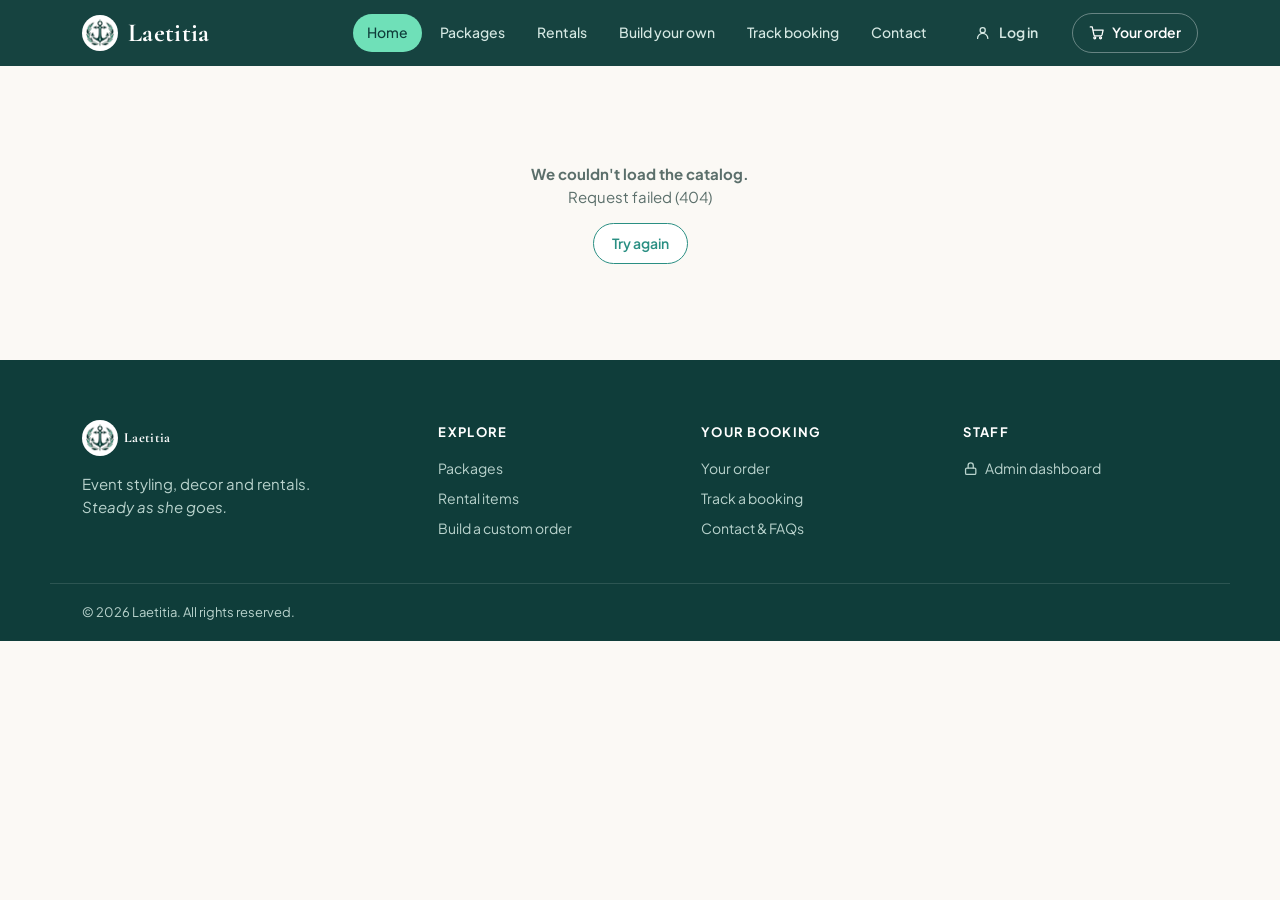
==== commit 6634635e: "feat: added a lot of of features to pass the requirements" ====
--- a/index.html
+++ b/index.html
@@ -24,7 +24,18 @@
 <symbol id="i-check" viewBox="0 0 24 24"><path d="M5 12l5 5 9-10"/></symbol>
 <symbol id="i-trash" viewBox="0 0 24 24"><path d="M3 6h18M8 6V4h8v2M6 6l1 14h10l1-14"/></symbol>
 <symbol id="i-lock" viewBox="0 0 24 24"><rect x="4" y="11" width="16" height="10" rx="2"/><path d="M8 11V7a4 4 0 018 0v4"/></symbol>
+<symbol id="i-user" viewBox="0 0 24 24"><circle cx="12" cy="8" r="4"/><path d="M4 21a8 8 0 0116 0"/></symbol>
 <symbol id="i-menu" viewBox="0 0 24 24"><path d="M3 6h18M3 12h18M3 18h18"/></symbol>
+<symbol id="i-grid" viewBox="0 0 24 24"><rect x="3" y="3" width="7" height="9" rx="1"/><rect x="14" y="3" width="7" height="5" rx="1"/><rect x="14" y="12" width="7" height="9" rx="1"/><rect x="3" y="16" width="7" height="5" rx="1"/></symbol>
+<symbol id="i-book" viewBox="0 0 24 24"><path d="M2 5a2 2 0 012-2h5a3 3 0 013 3v15a2 2 0 00-2-2H2z"/><path d="M22 5a2 2 0 00-2-2h-5a3 3 0 00-3 3v15a2 2 0 012-2h8z"/></symbol>
+<symbol id="i-headset" viewBox="0 0 24 24"><path d="M3 14v-2a9 9 0 0118 0v2"/><rect x="3" y="14" width="4" height="6" rx="1.5"/><rect x="17" y="14" width="4" height="6" rx="1.5"/></symbol>
+<symbol id="i-card" viewBox="0 0 24 24"><rect x="2" y="5" width="20" height="14" rx="2"/><path d="M2 10h20"/></symbol>
+<symbol id="i-bell" viewBox="0 0 24 24"><path d="M6 8a6 6 0 0112 0c0 7 3 9 3 9H3s3-2 3-9"/><path d="M10.3 21a1.9 1.9 0 003.4 0"/></symbol>
+<symbol id="i-cal" viewBox="0 0 24 24"><rect x="3" y="4" width="18" height="18" rx="2"/><path d="M16 2v4M8 2v4M3 10h18"/></symbol>
+<symbol id="i-chev" viewBox="0 0 24 24"><path d="m6 9 6 6 6-6"/></symbol>
+<symbol id="i-peso" viewBox="0 0 24 24"><path d="M7 21V4h6a4 4 0 010 8H7"/><path d="M5 8h12M5 11h12"/></symbol>
+<symbol id="i-plus" viewBox="0 0 24 24"><path d="M12 5v14M5 12h14"/></symbol>
+<symbol id="i-zap" viewBox="0 0 24 24"><path d="M13 2 4 14h7l-1 8 9-12h-7z"/></symbol>
 </defs></svg>
 
 <a class="skip" href="#view">Skip to content</a>
@@ -36,19 +47,45 @@
    <a href="#/" data-nav="home">Home</a>
    <a href="#/packages" data-nav="packages">Packages</a>
    <a href="#/rentals" data-nav="rentals">Rentals</a>
+   <a href="#/build" data-nav="build">Build your own</a>
    <a href="#/track" data-nav="track">Track booking</a>
    <a href="#/contact" data-nav="contact">Contact</a>
   </nav>
+  <a class="acct-btn" id="acctBtn" href="#/login"><svg class="i"><use href="#i-user"/></svg><span id="acctLabel">Log in</span></a>
   <a class="cart-btn" href="#/cart" aria-label="Your order"><svg class="i"><use href="#i-cart"/></svg><span>Your order</span><b class="count" id="cartCount" hidden>0</b></a>
  </div>
 </header>
+
+<!-- Customer portal (logged-in customers): sidebar and top bar around the same pages. js/shop/portal.js -->
+<aside class="pside" id="pside" hidden>
+ <a class="pbrand" href="#/dashboard"><img src="logo.png" alt="">Laetitia</a>
+ <nav class="pnav" aria-label="My account">
+  <a href="#/dashboard" data-pnav="dashboard"><svg class="i"><use href="#i-grid"/></svg>Dashboard</a>
+  <a href="#/bookings" data-pnav="bookings"><svg class="i"><use href="#i-book"/></svg>My Bookings</a>
+  <a href="#/profile" data-pnav="profile"><svg class="i"><use href="#i-user"/></svg>My Profile</a>
+  <a href="#/support" data-pnav="support"><svg class="i"><use href="#i-headset"/></svg>Support</a>
+  <a href="#/payments" data-pnav="payments"><svg class="i"><use href="#i-card"/></svg>My Payments</a>
+  <a href="#/packages" data-pnav="packages"><svg class="i"><use href="#i-spark"/></svg>Packages</a>
+  <a href="#/rentals" data-pnav="rentals"><svg class="i"><use href="#i-box"/></svg>Rental Items</a>
+ </nav>
+ <div class="pdeco" aria-hidden="true"><img src="logo.png" alt=""></div>
+</aside>
+<div class="ptop" id="ptop" hidden>
+ <div class="psearch" id="pSearch"><svg class="i"><use href="#i-search"/></svg><input id="pQ" placeholder="Search packages, rentals, bookings..." aria-label="Search packages, rentals and your bookings" autocomplete="off" role="combobox" aria-controls="pResults" aria-expanded="false"><div class="presults" id="pResults" role="listbox" hidden></div></div>
+ <div class="pdate" id="pDate"></div>
+ <a class="pcart" href="#/cart" aria-label="Your order"><svg class="i"><use href="#i-cart"/></svg><b class="count" id="pCartCount" hidden>0</b></a>
+ <div class="pbell-wrap"><button class="pbell" id="pBell" type="button" aria-label="Updates on your bookings" aria-haspopup="true" aria-expanded="false"><svg class="i"><use href="#i-bell"/></svg><b class="count" id="pBellCount" hidden>0</b></button>
+  <div class="ppanel" id="pBellPanel" hidden><h3>Updates</h3><div id="pBellList"></div></div></div>
+ <div class="puser-wrap"><button class="puser" id="pUser" type="button" aria-haspopup="true" aria-expanded="false"><span class="pav" id="pInit"></span><span class="pwho"><b id="pName"></b><small>Customer</small></span><svg class="i"><use href="#i-chev"/></svg></button>
+  <div class="ppanel pmenu" id="pUserMenu" hidden><a href="#/profile">My Profile</a><a href="#/bookings">My Bookings</a><button type="button" data-logout>Log out</button></div></div>
+</div>
 
 <main id="view" tabindex="-1"></main>
 
 <footer class="foot">
  <div class="wrap foot-in">
   <div class="foot-brand"><a class="brand" href="#/"><img src="logo.png" alt="">Laetitia</a><p>Event styling, decor and rentals.<br><i>Steady as she goes.</i></p></div>
-  <div><h4>Explore</h4><a href="#/packages">Packages</a><a href="#/rentals">Rental items</a><a href="#/checkout">Request a custom order</a></div>
+  <div><h4>Explore</h4><a href="#/packages">Packages</a><a href="#/rentals">Rental items</a><a href="#/build">Build a custom order</a></div>
   <div><h4>Your booking</h4><a href="#/cart">Your order</a><a href="#/track">Track a booking</a><a href="#/contact">Contact &amp; FAQs</a></div>
   <div><h4>Staff</h4><a href="admin" class="admin-link"><svg class="i"><use href="#i-lock"/></svg>Admin dashboard</a></div>
  </div>
--- a/shop.css
+++ b/shop.css
@@ -262,3 +262,190 @@
 
 /* phone number: country code dropdown beside the digits */
 .phone{display:flex;gap:8px}.phone select.cc{width:auto;flex:none}.phone input{flex:1;min-width:0}
+
+/* live validation: a field's problem shows right under it */
+.ferr{display:block;margin-top:5px;color:var(--red);font-size:13px;line-height:1.35}
+.ferr:empty{display:none}
+/* space between a page's intro text and the form or cards under it */
+.page-title + .lead{margin-bottom:22px}
+
+/* account button in the header, next to "Your order" */
+.acct-btn{display:inline-flex;align-items:center;gap:8px;color:#d5e8e3;text-decoration:none;padding:8px 14px;border-radius:999px;font-weight:600;font-size:14px}
+.acct-btn:hover,.acct-btn[aria-current]{color:#fff;background:rgba(255,255,255,.08)}
+@media (max-width:760px){.acct-btn span{display:none}.acct-btn{padding:9px 10px}}
+
+/* log in and sign up */
+.auth{display:grid;justify-items:center}
+.auth-card{width:min(460px,100%);padding:30px 28px}
+.auth-card.wide{width:min(680px,100%)}
+.auth-card .page-title{font-size:clamp(32px,4vw,42px)}
+.auth-card .muted{margin:0 0 18px}
+.auth-card .note{margin:0 0 18px;padding:10px 12px;border-radius:10px;background:var(--mint-soft);color:var(--ink)}
+.auth-card form{gap:12px}
+.auth-card .btn.block{margin-top:6px}
+.auth-card .switch{margin:18px 0 0}
+.pw{position:relative}.pw input{padding-right:64px}
+.pwt{position:absolute;right:8px;top:50%;transform:translateY(-50%);border:0;background:none;color:var(--teal);font-weight:700;font-size:13px;cursor:pointer;padding:4px 6px}
+.field .hint{display:block;margin-top:5px}
+
+/* checkout: who the booking is for */
+.booking-as{display:flex;align-items:center;justify-content:space-between;gap:16px;flex-wrap:wrap}
+.booking-as p{margin:2px 0 0}
+
+/* My account: delete account, folded away under the details */
+.danger-zone{margin-top:16px;border-top:1px solid var(--line);padding-top:12px}
+.danger-zone summary{cursor:pointer;color:var(--red);font-weight:600;font-size:14px}
+.danger-zone p{margin:10px 0}
+.btn.danger{background:var(--red);border-color:var(--red);color:#fff}
+.btn.danger:hover{background:#a33a3a;border-color:#a33a3a}
+
+/* ===================== customer portal (logged-in customers; js/shop/portal.js) ===================== */
+body.portal{background:#f3f6f5}
+body.portal #view{margin-left:220px;padding:22px clamp(16px,3vw,32px) 48px}
+body.portal #view .wrap{max-width:none;padding-inline:0}
+body.portal .page-head{background:none;border:0;padding:4px 0 18px}
+body.portal .page{padding-top:8px}
+.pside{position:fixed;inset:0 auto 0 0;width:220px;background:var(--ink);color:#fff;display:flex;flex-direction:column;padding:16px 0;z-index:45}
+.pbrand{display:flex;align-items:center;gap:10px;color:#fff;text-decoration:none;font-family:var(--display);font-size:24px;font-weight:700;padding:0 18px 18px}
+.pbrand img{width:34px;height:34px;border-radius:50%;background:#fff;padding:3px}
+.pnav a{display:flex;gap:10px;align-items:center;padding:10px 14px;margin:2px 10px;border-radius:10px;color:#cfe5df;text-decoration:none;font-weight:600;font-size:14px}
+.pnav a:hover{background:rgba(255,255,255,.08);color:#fff}
+.pnav a[aria-current]{background:var(--teal);color:#fff;box-shadow:inset 3px 0 var(--mint)}
+.pdeco{margin-top:auto;display:grid;place-items:center;opacity:.3}.pdeco img{width:92px}
+.ptop{position:sticky;top:0;z-index:40;margin-left:220px;display:flex;align-items:center;gap:12px;padding:12px clamp(16px,3vw,32px);background:rgba(255,255,255,.95);border-bottom:1px solid var(--line);backdrop-filter:blur(6px)}
+.psearch{position:relative;flex:1;max-width:420px;display:flex;align-items:center;gap:8px;border:1.5px solid var(--line);border-radius:999px;padding:0 14px;background:#fff}
+.psearch:focus-within{border-color:var(--teal)}
+.psearch input{border:0;outline:0;padding:9px 0;flex:1;min-width:0;background:none}
+.presults{position:absolute;top:calc(100% + 6px);left:0;width:max(100%,340px);background:#fff;border:1px solid var(--line);border-radius:12px;box-shadow:var(--shadow);padding:6px 0;max-height:60vh;overflow:auto;z-index:50}
+.presults h4{margin:8px 14px 2px;font-size:11px;letter-spacing:.08em;text-transform:uppercase;color:var(--muted)}
+.presults a{display:grid;padding:7px 14px;text-decoration:none;color:var(--text)}.presults a:hover{background:var(--mint-soft)}
+.presults small{color:var(--muted);font-size:12px}
+.pdate{margin-left:auto;display:flex;align-items:center;gap:8px;border:1.5px solid var(--line);border-radius:999px;padding:8px 14px;font-size:14px;font-weight:600;color:var(--ink);background:#fff;white-space:nowrap}
+.pcart,.pbell{position:relative;display:grid;place-items:center;width:42px;height:42px;border-radius:50%;border:1.5px solid var(--line);background:#fff;color:var(--ink);cursor:pointer;text-decoration:none;flex:none}
+.pcart:hover,.pbell:hover{border-color:var(--teal)}
+.pcart .count,.pbell .count{position:absolute;top:-6px;right:-6px;min-width:20px;height:20px;padding:0 5px;border-radius:10px;background:var(--red);color:#fff;font-size:11px;display:grid;place-items:center}
+.pcart .count{background:var(--mint);color:var(--ink)}
+.pbell-wrap,.puser-wrap{position:relative}
+.puser{display:flex;align-items:center;gap:10px;border:0;background:none;cursor:pointer;color:var(--ink);text-align:left;padding:2px}
+.pav{width:40px;height:40px;border-radius:50%;background:var(--red);color:#fff;display:grid;place-items:center;font-weight:700;flex:none}
+.pwho b{display:block;font-size:14px;line-height:1.2}.pwho small{color:var(--muted);font-size:12px}
+.ppanel{position:absolute;right:0;top:calc(100% + 8px);width:min(300px,calc(100vw - 24px));background:#fff;border:1px solid var(--line);border-radius:12px;box-shadow:var(--shadow);padding:10px;z-index:50}
+.ppanel h3{font-size:14px;margin:4px 6px 8px}
+.ppanel a,.ppanel button{display:block;width:100%;text-align:left;padding:9px 10px;border-radius:8px;color:var(--text);text-decoration:none;font-size:14px;border:0;background:none;cursor:pointer}
+.ppanel a:hover,.ppanel button:hover{background:var(--mint-soft)}
+.pmenu{width:200px}
+
+.phead{margin-bottom:18px}.phead h1{font-family:var(--display);font-size:clamp(32px,4vw,42px);font-weight:700;color:var(--ink)}.phead p{color:var(--muted)}
+.pcards{display:grid;grid-template-columns:repeat(3,minmax(0,1fr));gap:16px;margin-bottom:18px}
+.pstat{display:flex;gap:14px;align-items:center;background:#fff;border-radius:14px;padding:18px;box-shadow:var(--shadow);border-top:3px solid var(--teal)}
+.pstat b{display:block;font-size:24px;color:var(--ink);line-height:1.25}.pstat small{display:block;color:var(--muted);font-size:13px}
+.pic{width:46px;height:46px;border-radius:12px;display:grid;place-items:center;flex:none}.pic .i{width:22px;height:22px}
+.pic.t{background:var(--mint-soft);color:var(--teal)}.pic.b{background:#e4eef8;color:#2b5f86}.pic.p{background:#efe6fb;color:#6b3fb0}.pic.g{background:#e3f5e8;color:#22804a}
+.pgrid{display:grid;grid-template-columns:minmax(0,2fr) minmax(260px,1fr);gap:16px;margin-bottom:16px;align-items:start}
+.pbox{background:#fff;border-radius:14px;padding:18px;box-shadow:var(--shadow);border-top:3px solid var(--teal);min-width:0;margin-bottom:16px}
+.pgrid .pbox{margin-bottom:0}
+.pbox h3{display:flex;justify-content:space-between;align-items:center;gap:10px;font-size:17px;margin-bottom:12px}
+.pbox h3>span{display:flex;align-items:center;gap:10px}.pbox h3 .i{color:var(--teal);width:22px;height:22px}
+.pbox h3 small{display:block;font-size:12px;font-weight:500;color:var(--muted)}
+.pbox h3>a{font-size:13px;font-weight:600;text-decoration:none;display:flex;align-items:center;gap:4px;white-space:nowrap}
+.ptable-wrap{overflow-x:auto}
+.ptable{width:100%;border-collapse:collapse;font-size:14px}
+.ptable th{background:#cfe0dc;color:var(--ink);text-align:left;padding:10px 12px;font-size:13px;white-space:nowrap}
+.ptable th:first-child{border-radius:8px 0 0 8px}.ptable th:last-child{border-radius:0 8px 8px 0}
+.ptable td{padding:12px;border-bottom:1px solid var(--line);vertical-align:middle}.ptable td small{color:var(--muted)}
+.ptable .status{font-size:11px;white-space:nowrap}.due{color:var(--red)}
+.pempty{color:var(--muted);padding:14px 4px}
+.pqa{display:grid;gap:8px}
+.pqa a{display:flex;align-items:center;gap:10px;padding:12px 14px;border:1px solid var(--line);border-radius:10px;text-decoration:none;color:var(--ink);font-weight:600}
+.pqa a:hover{border-color:var(--teal);background:var(--mint-soft)}
+.pqa a.p{background:var(--teal);border-color:var(--teal);color:#fff}.pqa a.p:hover{background:#237a70}
+.pnew{margin-left:auto}
+body.portal .chips{align-items:center}
+.field input:disabled{background:#eef3f2;color:var(--ink);border-color:transparent;cursor:default}
+
+/* booking form (customer version) */
+.bk-top{display:grid;grid-template-columns:minmax(0,1.15fr) minmax(0,1fr);gap:16px;align-items:start}
+.picks{display:grid;grid-template-columns:repeat(auto-fill,minmax(170px,1fr));gap:12px;max-height:540px;overflow:auto;padding:2px}
+.pick{padding:14px;display:flex;flex-direction:column;gap:6px}
+.pick h3{font-size:15px;color:var(--teal)}
+.pick-media{aspect-ratio:4/3;border-radius:10px;overflow:hidden;background:var(--mint-soft)}.pick-media img{width:100%;height:100%;object-fit:cover}.pick-media .art{font-size:44px}
+.pick dl{display:grid;grid-template-columns:auto 1fr;gap:2px 10px;margin:4px 0;font-size:14px}.pick dt{color:var(--muted)}.pick dd{margin:0;font-weight:600}
+.pick .btn{align-self:flex-end;margin-top:auto}
+.contract{display:flex;flex-wrap:wrap;align-items:baseline;gap:6px 14px;margin-top:12px;padding:14px 16px;background:#fff;border:1px solid var(--line);border-radius:14px}
+.contract b{font-size:22px;color:var(--ink)}.contract small{color:var(--muted)}.contract a{margin-left:auto}
+.btn.cancel{background:#e26a6a;border-color:#e26a6a;color:#fff;min-width:150px}.btn.cancel:hover{background:var(--red);border-color:var(--red)}
+.btn.go{background:var(--mint);border-color:var(--mint);color:var(--ink);min-width:200px}.btn.go:hover{background:#52d4a5;border-color:#52d4a5}
+.form-end.center{justify-content:center}
+
+/* build your own: the kiosk */
+.khead{margin-bottom:16px}
+.kbody{display:grid;grid-template-columns:190px minmax(0,1fr) 340px;gap:20px;align-items:start}
+.ktabs{display:flex;flex-direction:column;gap:8px;position:sticky;top:86px}
+body.portal .ktabs,body.portal .tray{top:84px}
+.ktab{display:flex;align-items:center;gap:10px;padding:13px 14px;border-radius:14px;border:2px solid var(--line);background:#fff;font-weight:700;font-size:15px;cursor:pointer;text-align:left;color:var(--ink)}
+.ktab span{font-size:24px;line-height:1}
+.ktab b{margin-left:auto;background:var(--mint);color:var(--ink);border-radius:999px;min-width:24px;height:24px;display:grid;place-items:center;font-size:12px;padding:0 6px}
+.ktab:hover{border-color:var(--teal)}.ktab.on{background:var(--ink);border-color:var(--ink);color:#fff}
+.kgrid{display:grid;grid-template-columns:repeat(auto-fill,minmax(190px,1fr));gap:14px}
+.knote{grid-column:1/-1}
+.ktile{position:relative;background:#fff;border:2px solid transparent;border-radius:18px;padding:14px;box-shadow:var(--shadow);display:flex;flex-direction:column;gap:6px;transition:transform .15s,border-color .15s}
+.ktile:hover{transform:translateY(-2px)}.ktile.on{border-color:var(--teal)}
+.ktile.flash{animation:kpop .45s ease}
+@keyframes kpop{40%{transform:scale(1.04)}}
+.kart{aspect-ratio:4/3;border-radius:12px;overflow:hidden;background:var(--mint-soft)}.kart img{width:100%;height:100%;object-fit:cover}.kart .art{font-size:54px}
+.ktile h3{font-size:16px;line-height:1.3}
+.kprice{font-weight:800;color:var(--ink);font-size:18px}.kprice small{font-weight:500;color:var(--muted);font-size:13px}
+.kstock{font-size:13px;color:var(--teal);font-weight:600}.kstock.out{color:var(--red)}
+.kbadge{position:absolute;top:10px;right:10px;z-index:1;background:var(--teal);color:#fff;font-weight:800;min-width:30px;height:30px;padding:0 8px;border-radius:15px;display:grid;place-items:center;box-shadow:0 2px 6px rgba(0,0,0,.2)}
+.ktile .btn{margin-top:auto}
+.kstep{display:flex;align-items:center;justify-content:space-between;margin-top:auto;background:var(--mint-soft);border-radius:999px;padding:4px}
+.kstep button{width:40px;height:40px;border-radius:50%;border:0;background:#fff;color:var(--ink);font-size:22px;font-weight:700;cursor:pointer;box-shadow:0 1px 3px rgba(0,0,0,.12)}
+.kstep button:hover:not(:disabled){background:var(--mint)}.kstep button:disabled{opacity:.35;cursor:not-allowed}
+.kstep output{font-weight:800;font-size:18px}
+.kstep.sm{padding:2px;gap:4px;margin:0}.kstep.sm button{width:28px;height:28px;font-size:16px}.kstep.sm output{min-width:22px;text-align:center;font-size:14px}
+.tray{position:sticky;top:86px;background:#fff;border-radius:18px;box-shadow:var(--shadow);padding:16px;border-top:4px solid var(--teal)}
+.tray-head{display:flex;align-items:center;gap:10px;width:100%;border:0;background:none;padding:0 0 10px;font:inherit;font-weight:800;font-size:18px;color:var(--ink);cursor:default}
+.tray-head span:first-child{display:flex;align-items:center;gap:8px}
+.tcount{background:var(--mint);border-radius:999px;padding:0 9px;font-size:13px}
+.tray-head b{margin-left:auto}
+.tlines{list-style:none;margin:0;padding:0;max-height:46vh;overflow:auto}
+.tline{display:flex;align-items:center;gap:8px;flex-wrap:wrap;padding:10px 4px;border-bottom:1px dashed var(--line);border-radius:8px}
+.tline.flash{animation:khl 1.2s ease}
+@keyframes khl{0%{background:var(--mint-soft)}100%{background:transparent}}
+.tart{font-size:22px;width:30px;text-align:center}
+.tname{flex:1;min-width:110px}.tname b{display:block;font-size:14px;line-height:1.25}.tname small{color:var(--muted);font-size:12px}
+.ttotal{min-width:72px;text-align:right;font-size:14px}
+.tx{border:0;background:none;color:var(--muted);cursor:pointer;width:28px;height:28px;border-radius:50%}.tx:hover{background:#fbeaea;color:var(--red)}
+.tempty{display:flex;gap:8px;align-items:center;color:var(--muted);padding:18px 0;font-size:14px}
+.ttotal-row{display:flex;justify-content:space-between;align-items:baseline;padding:12px 0 4px;font-weight:700}.ttotal-row b{font-size:24px;color:var(--ink)}
+.tray .btn{margin-top:8px}.tray p{margin-top:10px}
+
+@media (max-width:1180px){
+  .kbody{grid-template-columns:minmax(0,1fr) 320px}
+  .ktabs{grid-column:1/-1;flex-direction:row;overflow-x:auto;position:static;padding-bottom:4px}
+  .ktab{flex:none}
+}
+@media (max-width:860px){
+  body.portal #view{margin-left:0;padding:16px 16px 40px}
+  .pside{position:sticky;top:0;bottom:auto;width:auto;flex-direction:row;align-items:center;padding:6px 8px;overflow-x:auto;scrollbar-width:none}
+  .pside::-webkit-scrollbar{display:none}
+  .pbrand{font-size:0;padding:0 6px 0 0;flex:none}
+  .pnav{display:flex;gap:2px}.pnav a{white-space:nowrap;margin:0;padding:9px 10px;font-size:13px}
+  .pnav a[aria-current]{box-shadow:inset 0 -3px var(--mint)}
+  .pdeco{display:none}
+  .ptop{margin-left:0;top:52px;flex-wrap:wrap;gap:10px;padding:10px 16px}
+  .psearch{order:5;max-width:none;flex-basis:100%}
+  .pdate,.pwho{display:none}
+  .pcart{margin-left:auto}
+  .pcards,.pgrid,.bk-top{grid-template-columns:1fr}
+  .kbody{grid-template-columns:1fr}
+  .kiosk{padding-bottom:110px}
+  .kgrid{grid-template-columns:repeat(auto-fill,minmax(150px,1fr))}
+  .tray{position:fixed;left:0;right:0;bottom:0;top:auto!important;z-index:46;border-radius:18px 18px 0 0;padding:12px 16px calc(12px + env(safe-area-inset-bottom,0px));box-shadow:0 -6px 24px rgba(15,61,58,.18)}
+  .tray-head{cursor:pointer;padding:4px 0}
+  .tray:not(.open) .tray-body{display:none}
+  .tray.open .tray-body{max-height:65vh;overflow:auto;margin-top:8px}
+}
+
+/* long emails and addresses wrap instead of running out of their box */
+.kv dd{overflow-wrap:anywhere}
